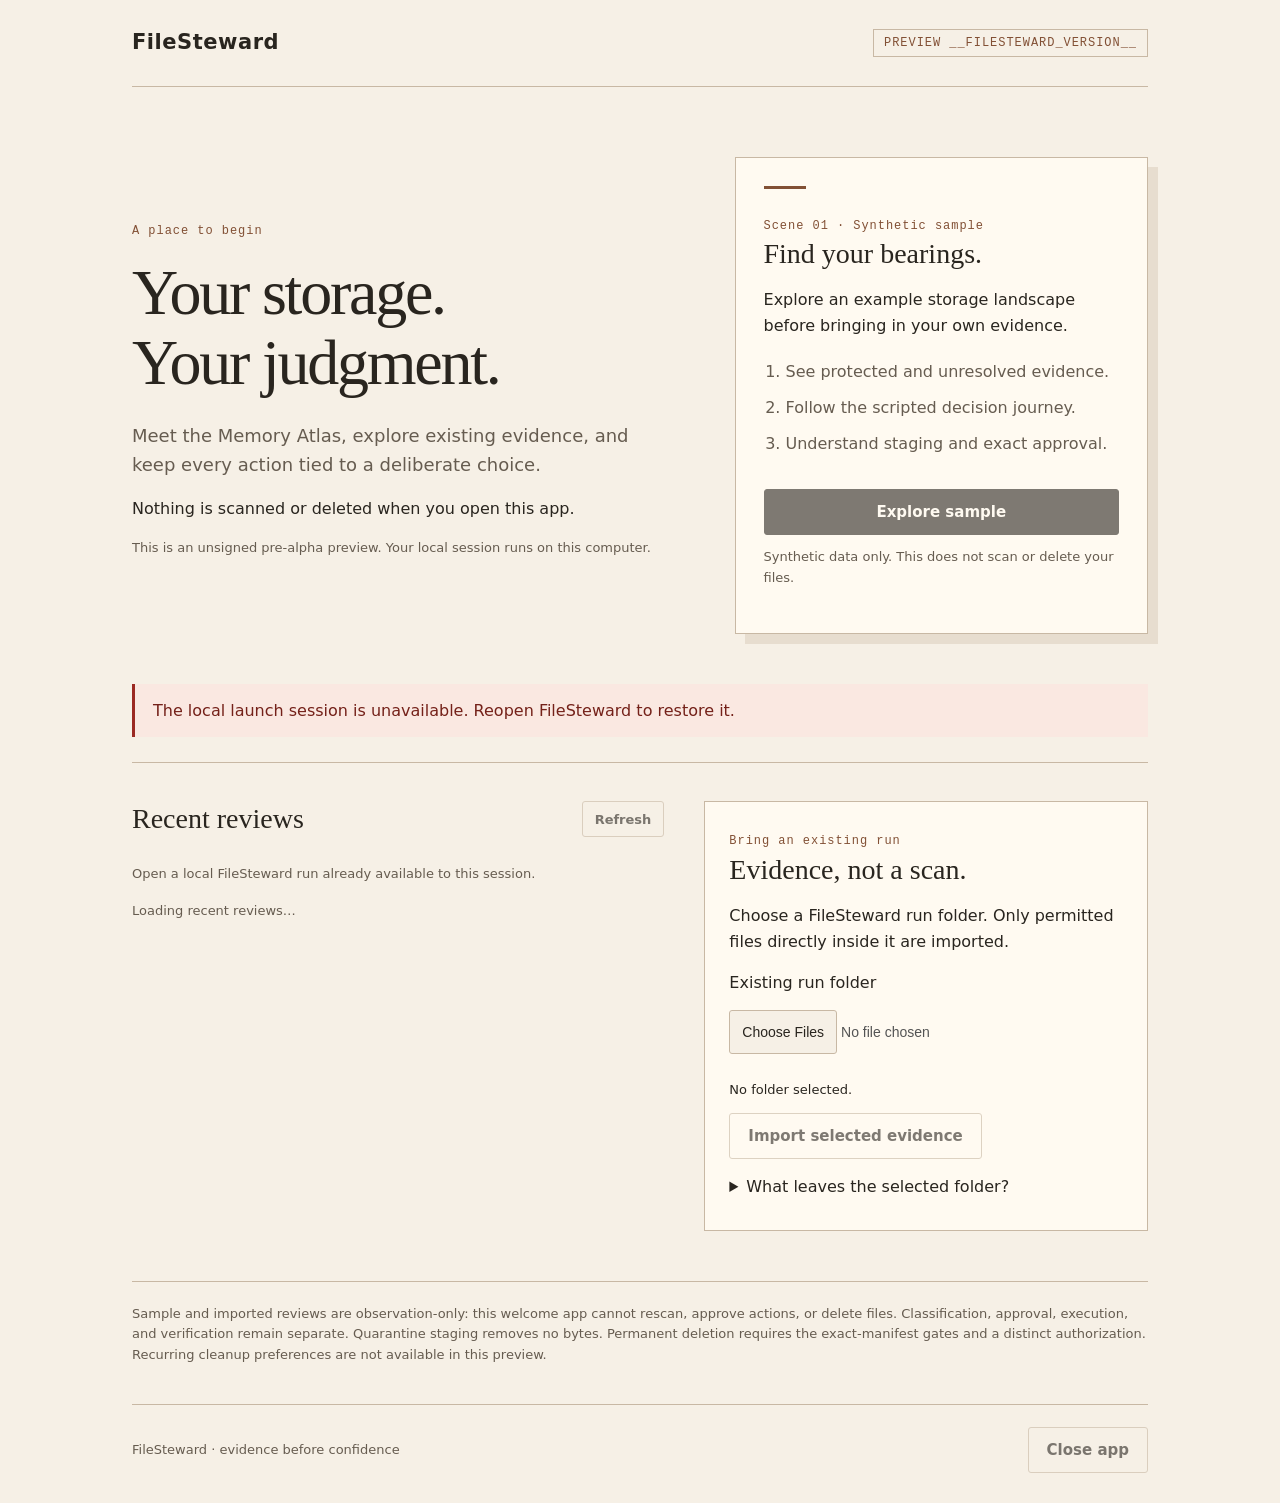
==== src/filesteward/web/launch.html @ b9f5b493 "feat: add accessible Windows welcome and verified bootstrap distribution" ====
<!doctype html>
<html lang="en"><head><meta charset="utf-8"><meta name="viewport" content="width=device-width,initial-scale=1"><title>Welcome — FileSteward</title><style>
:root{color-scheme:light;--paper:#f6f0e6;--ink:#29251f;--muted:#665c50;--copper:#825035;--line:#c8b8a4;--surface:#fffaf1;font-family:Segoe UI,system-ui,sans-serif}*{box-sizing:border-box}body{margin:0;background:var(--paper);color:var(--ink);line-height:1.6}.frame{max-width:1080px;margin:auto;padding:0 32px}header{display:flex;justify-content:space-between;align-items:center;gap:18px;padding:26px 0;border-bottom:1px solid var(--line)}.brand{font-size:21px;font-weight:750;letter-spacing:.025em}.version,.eyebrow{font:12px Consolas,monospace;letter-spacing:.08em;color:var(--copper)}.version{border:1px solid var(--line);padding:6px 10px}.skip{position:absolute;top:-6rem;background:var(--surface);padding:1rem}.skip:focus{top:1rem;z-index:30}button,input,a,summary{touch-action:manipulation}button:focus-visible,input:focus-visible,a:focus-visible,summary:focus-visible{outline:3px solid #244f62;outline-offset:4px}button{cursor:pointer;font:600 15px Segoe UI,system-ui,sans-serif;min-height:46px;padding:10px 18px;border:1px solid var(--line);border-radius:3px;background:transparent;color:var(--ink)}button:hover{background:#eaddcc}button:disabled{cursor:wait;opacity:.6}.primary{background:var(--ink);color:var(--surface);border-color:var(--ink)}.primary:hover{background:var(--copper)}.hero{display:grid;grid-template-columns:1.3fr 1fr;gap:65px;padding:70px 0 50px;align-items:center}h1{font:400 clamp(40px,5.5vw,64px)/1.1 Georgia,serif;letter-spacing:-.035em;margin:16px 0 24px}h2{font:400 28px/1.25 Georgia,serif;margin:0 0 16px}h3{font-size:17px;margin:0 0 10px}p{margin:0 0 16px}.lead{font-size:18px;color:var(--muted)}.note{font-size:13px;color:var(--muted);margin-top:12px}.sample{background:var(--surface);border:1px solid var(--line);padding:28px;box-shadow:10px 10px 0 #e7ddcf}.sample:before{content:"";display:block;border-top:3px solid var(--copper);width:42px;margin-bottom:22px}.sample ol{padding-left:22px;color:var(--muted)}.sample li{padding:5px 0}.sample button{width:100%;margin-top:12px}.lower{display:grid;grid-template-columns:1.2fr 1fr;gap:40px;border-top:1px solid var(--line);padding:38px 0 50px}.section-top{display:flex;justify-content:space-between;align-items:start;gap:18px}.section-top button{padding:6px 12px;font-size:13px;min-height:36px}.runs{list-style:none;margin:10px 0 0;padding:0}.runs li{border-top:1px solid var(--line);padding:15px 0;display:flex;align-items:center;justify-content:space-between;gap:14px}.run-title{font-weight:650;overflow-wrap:anywhere}.run-meta{font-size:12px;color:var(--muted);overflow-wrap:anywhere}.import{border:1px solid var(--line);padding:24px;background:var(--surface)}input[type=file]{width:100%;font-size:14px;margin:14px 0;min-height:44px}input::file-selector-button{min-height:44px;background:var(--paper);border:1px solid var(--line);border-radius:3px;padding:8px 12px;color:var(--ink);cursor:pointer}.file-summary{font-size:13px;overflow-wrap:anywhere;padding:12px 0}.status{min-height:30px;padding:14px 18px;margin:0 0 25px;border-left:3px solid var(--copper);background:#eee3d3}.status[hidden]{display:none}.status[data-error=true]{border-color:#9b2922;background:#fae8e1;color:#742119}.boundary{font-size:13px;color:var(--muted);border-top:1px solid var(--line);padding:22px 0}footer{padding:22px 0 30px;border-top:1px solid var(--line);display:flex;justify-content:space-between;align-items:center;gap:20px;color:var(--muted);font-size:13px}details{margin-top:15px}summary{cursor:pointer;min-height:32px}details p{font-size:13px;color:var(--muted);margin-top:10px}@media(max-width:720px){.frame{padding:0 20px}.hero,.lower{grid-template-columns:1fr;gap:30px}.hero{padding:45px 0}.sample{box-shadow:5px 5px 0 #e7ddcf}header,footer{flex-wrap:wrap}.runs li{align-items:start}.lower{padding-top:30px}h1{font-size:44px}}@media(prefers-reduced-motion:reduce){*{animation:none!important;transition:none!important;scroll-behavior:auto!important}}@media(forced-colors:active){.sample,.import,.status,.version,button{color:CanvasText;background:Canvas;border:1px solid CanvasText;box-shadow:none}.version,.eyebrow,.status[data-error=true]{color:CanvasText}.status[data-error=true]{background:Canvas}}
</style></head><body><a class="skip" href="#main">Skip to content</a><div class="frame"><header><span class="brand">FileSteward</span><span class="version">PREVIEW __FILESTEWARD_VERSION__</span></header>
<main id="main"><section class="hero" aria-labelledby="welcome"><div><span class="eyebrow">A place to begin</span><h1 id="welcome">Your storage.<br>Your judgment.</h1><p class="lead">Meet the Memory Atlas, explore existing evidence, and keep every action tied to a deliberate choice.</p><p>Nothing is scanned or deleted when you open this app.</p><p class="note">This is an unsigned pre-alpha preview. Your local session runs on this computer.</p></div><aside class="sample" aria-labelledby="sample-title"><span class="eyebrow">Scene 01 · Synthetic sample</span><h2 id="sample-title">Find your bearings.</h2><p>Explore an example storage landscape before bringing in your own evidence.</p><ol><li>See protected and unresolved evidence.</li><li>Follow the scripted decision journey.</li><li>Understand staging and exact approval.</li></ol><button type="button" class="primary" id="demo">Explore sample</button><p class="note">Synthetic data only. This does not scan or delete your files.</p></aside></section>
<div class="status" id="status" role="status" aria-live="polite" hidden></div><div id="error" class="status" role="alert" data-error="true" hidden></div>
<section class="lower" aria-label="Open your evidence"><section aria-labelledby="recent-title"><div class="section-top"><h2 id="recent-title">Recent reviews</h2><button type="button" id="refresh">Refresh</button></div><p class="note">Open a local FileSteward run already available to this session.</p><ul class="runs" id="runs"></ul><p id="empty" class="note">Loading recent reviews…</p></section><section class="import" aria-labelledby="import-title"><span class="eyebrow">Bring an existing run</span><h2 id="import-title">Evidence, not a scan.</h2><p>Choose a FileSteward run folder. Only permitted files directly inside it are imported.</p><label for="folder">Existing run folder</label><input id="folder" type="file" webkitdirectory multiple><div id="file-summary" class="file-summary" aria-live="polite">No folder selected.</div><button type="button" id="import" disabled>Import selected evidence</button><details><summary>What leaves the selected folder?</summary><p id="allowed">Loading permitted filenames…</p><p>Nested files and other private material are excluded. Importing a run does not authorize a scan or an action on its source paths.</p></details></section></section>
<p class="boundary">Sample and imported reviews are observation-only: this welcome app cannot rescan, approve actions, or delete files. Classification, approval, execution, and verification remain separate. Quarantine staging removes no bytes. Permanent deletion requires the exact-manifest gates and a distinct authorization. Recurring cleanup preferences are not available in this preview.</p></main><footer><span>FileSteward · evidence before confidence</span><button type="button" id="stop">Close app</button></footer></div>
<script type="application/json" id="launch-runtime">__FILESTEWARD_RUNTIME__</script><script>
(() => {
  'use strict';
  const byId = id => document.getElementById(id);
  let runtime, selected = [], busy = false, stopped = false;
  const notice = message => { byId('status').hidden = !message; byId('status').textContent = message; };
  const showError = message => { byId('error').hidden = !message; byId('error').textContent = message; };
  const controls = () => { document.querySelectorAll('button,input').forEach(el => { el.disabled = busy || stopped || (el.id === 'import' && !selected.length); }); byId('main').setAttribute('aria-busy', String(busy)); };
  try { runtime = JSON.parse(byId('launch-runtime').textContent); } catch (_) { showError('The local launch session is unavailable. Reopen FileSteward to restore it.'); stopped = true; controls(); return; }
  const whitelist = () => Array.isArray(runtime.allowedImportFiles) ? runtime.allowedImportFiles : [];
  const request = async (path, body) => {
    const headers = {'Accept':'application/json'};
    if (runtime.sessionToken) headers[runtime.sessionHeader || 'X-FileSteward-Session'] = runtime.sessionToken;
    const options = {headers, cache:'no-store'};
    if (body !== undefined) { options.method = 'POST'; headers['Content-Type'] = 'application/json'; options.body = JSON.stringify(body); }
    const response = await fetch(path, options);
    const payload = await response.json().catch(() => { throw new Error('The local app returned an unreadable response. Refresh or reopen FileSteward.'); });
    if (!response.ok) throw new Error(payload.error || payload.message || 'The local app refused this request. Review the selected evidence and retry.');
    return payload;
  };
  const navigate = payload => {
    if (!payload || !payload.url) throw new Error('No review address was returned. Refresh recent reviews and retry.');
    const url = new URL(payload.url, location.href);
    if (url.origin !== location.origin || !['http:','https:'].includes(url.protocol)) throw new Error('The review address does not belong to this local session.');
    location.assign(url.href);
  };
  const action = async (message, callback) => {
    if (busy || stopped) return;
    busy = true; showError(''); notice(message); controls();
    try { await callback(); } catch (error) { notice(''); showError(error.message || 'The local connection failed. Reopen FileSteward and retry; success is not confirmed.'); }
    finally { busy = false; controls(); }
  };
  const refresh = async () => {
    const state = await request('/api/v1/launch/state');
    if (Array.isArray(state.allowedImportFiles)) runtime.allowedImportFiles = state.allowedImportFiles;
    byId('allowed').textContent = whitelist().length ? 'Permitted root-level files: ' + whitelist().join(', ') + '.' : 'No import filenames are permitted by this session.';
    byId('runs').replaceChildren();
    const runs = Array.isArray(state.runs) ? state.runs : [];
    byId('empty').hidden = runs.length > 0; byId('empty').textContent = 'No reviews yet. Explore the sample or import an existing run.';
    runs.forEach(run => {
      const li = document.createElement('li'), copy = document.createElement('div'), title = document.createElement('div'), meta = document.createElement('div'), open = document.createElement('button');
      title.className = 'run-title'; title.textContent = run.title || run.run_id || run.id;
      meta.className = 'run-meta'; meta.textContent = (run.is_sample ? 'SYNTHETIC SAMPLE · ' : 'LOCAL EVIDENCE · ') + (run.run_id || run.id);
      open.type = 'button'; open.textContent = 'Open review'; open.setAttribute('aria-label', 'Open ' + title.textContent + (run.is_sample ? ', synthetic sample' : ''));
      open.addEventListener('click', () => action('Opening review…', async () => navigate(await request('/api/v1/launch/open', {run_id:run.id}))));
      copy.append(title,meta); li.append(copy,open); byId('runs').append(li);
    });
    notice('Recent reviews refreshed.');
  };
  byId('demo').addEventListener('click', () => action('Preparing a synthetic sample…', async () => navigate(await request('/api/v1/launch/demo', {}))));
  byId('refresh').addEventListener('click', () => action('Refreshing recent reviews…', refresh));
  byId('folder').addEventListener('change', () => {
    showError(''); const files = Array.from(byId('folder').files || []);
    selected = files.filter(file => {
      const parts = (file.webkitRelativePath || file.name).split('/');
      return parts.length <= 2 && whitelist().includes(file.name);
    });
    const names = selected.map(file => file.name);
    if (new Set(names).size !== names.length) { selected = []; showError('Duplicate root filenames cannot be imported. Choose one FileSteward run folder.'); }
    byId('file-summary').textContent = selected.length ? 'Selected for import: ' + selected.map(file => file.name).join(', ') + '. Excluded ' + (files.length-selected.length) + ' other files.' : 'No permitted root-level evidence files selected. Nothing will be imported.';
    controls();
  });
  const base64 = async file => { const bytes = new Uint8Array(await file.arrayBuffer()); let text = ''; for (let i=0;i<bytes.length;i+=8192) text += String.fromCharCode(...bytes.subarray(i,i+8192)); return btoa(text); };
  byId('import').addEventListener('click', () => action('Importing selected evidence…', async () => {
    const files = await Promise.all(selected.map(async file => ({name:file.name,data:await base64(file)})));
    navigate(await request('/api/v1/launch/import', {files}));
  }));
  byId('stop').addEventListener('click', () => action('Closing the local session…', async () => {
    const result = await request('/api/v1/launch/stop', {});
    if (result.stopped !== true) throw new Error('The app did not confirm shutdown. Retry or close the local process.');
    stopped = true; notice('FileSteward is closed. You can close this tab. Reopen the executable for a new local session.');
  }));
  action('Loading recent reviews…', refresh);
})();
</script></body></html>
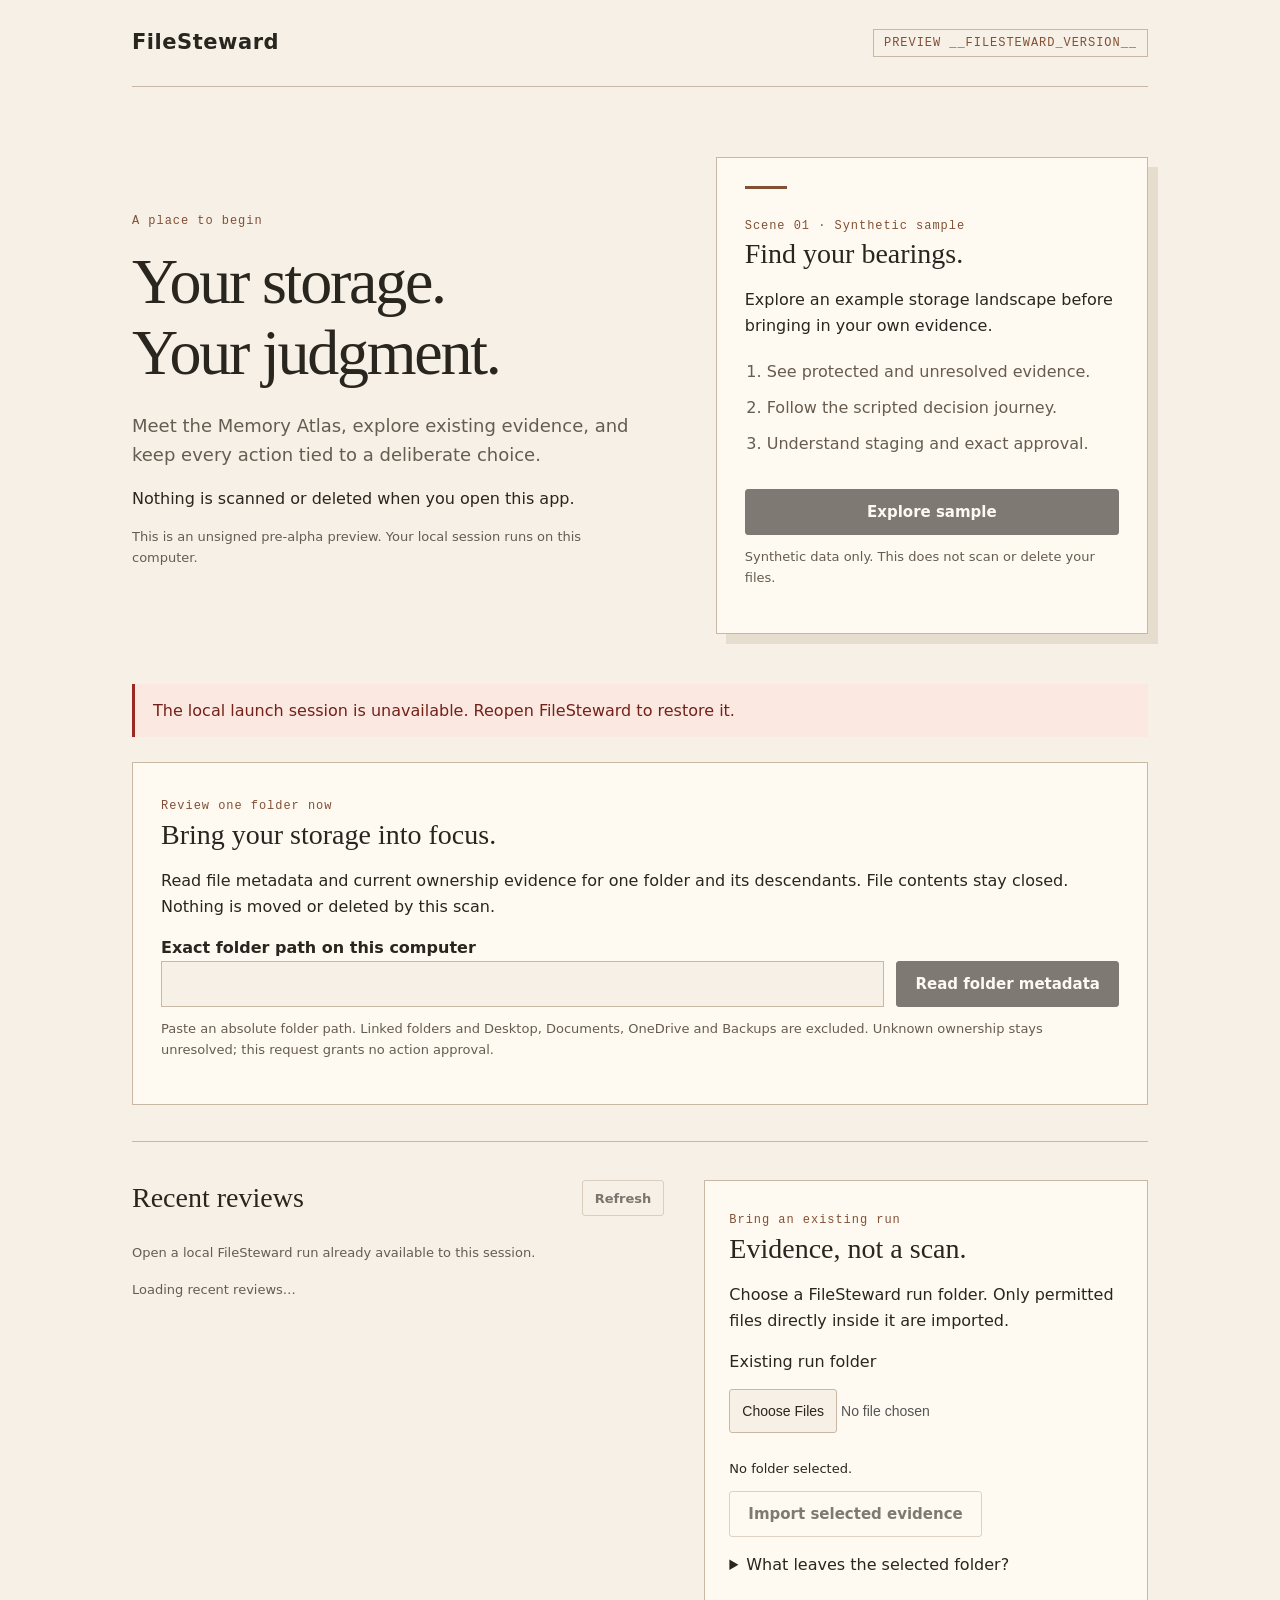
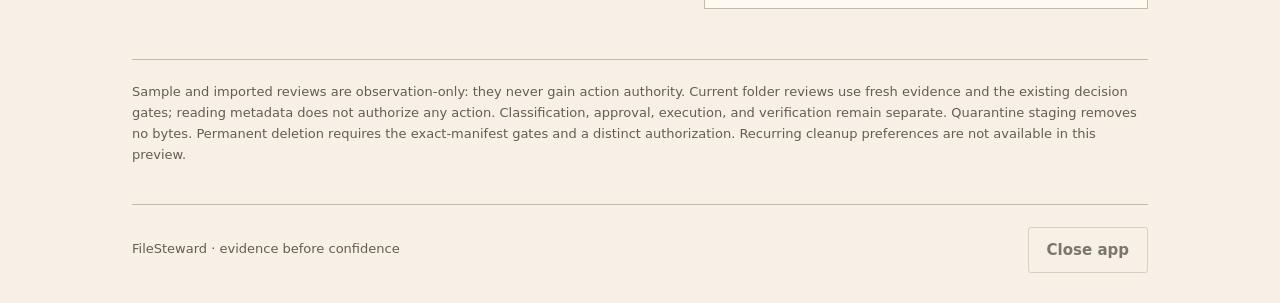
==== commit 25cc6fe9: "feat(launch): admit explicit current folder metadata reviews" ====
--- a/src/filesteward/web/launch.html
+++ b/src/filesteward/web/launch.html
@@ -1,19 +1,20 @@
 <!doctype html>
 <html lang="en"><head><meta charset="utf-8"><meta name="viewport" content="width=device-width,initial-scale=1"><title>Welcome — FileSteward</title><style>
 :root{color-scheme:light;--paper:#f6f0e6;--ink:#29251f;--muted:#665c50;--copper:#825035;--line:#c8b8a4;--surface:#fffaf1;font-family:Segoe UI,system-ui,sans-serif}*{box-sizing:border-box}body{margin:0;background:var(--paper);color:var(--ink);line-height:1.6}.frame{max-width:1080px;margin:auto;padding:0 32px}header{display:flex;justify-content:space-between;align-items:center;gap:18px;padding:26px 0;border-bottom:1px solid var(--line)}.brand{font-size:21px;font-weight:750;letter-spacing:.025em}.version,.eyebrow{font:12px Consolas,monospace;letter-spacing:.08em;color:var(--copper)}.version{border:1px solid var(--line);padding:6px 10px}.skip{position:absolute;top:-6rem;background:var(--surface);padding:1rem}.skip:focus{top:1rem;z-index:30}button,input,a,summary{touch-action:manipulation}button:focus-visible,input:focus-visible,a:focus-visible,summary:focus-visible{outline:3px solid #244f62;outline-offset:4px}button{cursor:pointer;font:600 15px Segoe UI,system-ui,sans-serif;min-height:46px;padding:10px 18px;border:1px solid var(--line);border-radius:3px;background:transparent;color:var(--ink)}button:hover{background:#eaddcc}button:disabled{cursor:wait;opacity:.6}.primary{background:var(--ink);color:var(--surface);border-color:var(--ink)}.primary:hover{background:var(--copper)}.hero{display:grid;grid-template-columns:1.3fr 1fr;gap:65px;padding:70px 0 50px;align-items:center}h1{font:400 clamp(40px,5.5vw,64px)/1.1 Georgia,serif;letter-spacing:-.035em;margin:16px 0 24px}h2{font:400 28px/1.25 Georgia,serif;margin:0 0 16px}h3{font-size:17px;margin:0 0 10px}p{margin:0 0 16px}.lead{font-size:18px;color:var(--muted)}.note{font-size:13px;color:var(--muted);margin-top:12px}.sample{background:var(--surface);border:1px solid var(--line);padding:28px;box-shadow:10px 10px 0 #e7ddcf}.sample:before{content:"";display:block;border-top:3px solid var(--copper);width:42px;margin-bottom:22px}.sample ol{padding-left:22px;color:var(--muted)}.sample li{padding:5px 0}.sample button{width:100%;margin-top:12px}.lower{display:grid;grid-template-columns:1.2fr 1fr;gap:40px;border-top:1px solid var(--line);padding:38px 0 50px}.section-top{display:flex;justify-content:space-between;align-items:start;gap:18px}.section-top button{padding:6px 12px;font-size:13px;min-height:36px}.runs{list-style:none;margin:10px 0 0;padding:0}.runs li{border-top:1px solid var(--line);padding:15px 0;display:flex;align-items:center;justify-content:space-between;gap:14px}.run-title{font-weight:650;overflow-wrap:anywhere}.run-meta{font-size:12px;color:var(--muted);overflow-wrap:anywhere}.import{border:1px solid var(--line);padding:24px;background:var(--surface)}input[type=file]{width:100%;font-size:14px;margin:14px 0;min-height:44px}input::file-selector-button{min-height:44px;background:var(--paper);border:1px solid var(--line);border-radius:3px;padding:8px 12px;color:var(--ink);cursor:pointer}.file-summary{font-size:13px;overflow-wrap:anywhere;padding:12px 0}.status{min-height:30px;padding:14px 18px;margin:0 0 25px;border-left:3px solid var(--copper);background:#eee3d3}.status[hidden]{display:none}.status[data-error=true]{border-color:#9b2922;background:#fae8e1;color:#742119}.boundary{font-size:13px;color:var(--muted);border-top:1px solid var(--line);padding:22px 0}footer{padding:22px 0 30px;border-top:1px solid var(--line);display:flex;justify-content:space-between;align-items:center;gap:20px;color:var(--muted);font-size:13px}details{margin-top:15px}summary{cursor:pointer;min-height:32px}details p{font-size:13px;color:var(--muted);margin-top:10px}@media(max-width:720px){.frame{padding:0 20px}.hero,.lower{grid-template-columns:1fr;gap:30px}.hero{padding:45px 0}.sample{box-shadow:5px 5px 0 #e7ddcf}header,footer{flex-wrap:wrap}.runs li{align-items:start}.lower{padding-top:30px}h1{font-size:44px}}@media(prefers-reduced-motion:reduce){*{animation:none!important;transition:none!important;scroll-behavior:auto!important}}@media(forced-colors:active){.sample,.import,.status,.version,button{color:CanvasText;background:Canvas;border:1px solid CanvasText;box-shadow:none}.version,.eyebrow,.status[data-error=true]{color:CanvasText}.status[data-error=true]{background:Canvas}}
-</style></head><body><a class="skip" href="#main">Skip to content</a><div class="frame"><header><span class="brand">FileSteward</span><span class="version">PREVIEW __FILESTEWARD_VERSION__</span></header>
+.current{padding:28px;border:1px solid var(--line);background:var(--surface);margin-bottom:36px}.current form{display:flex;flex-wrap:wrap;gap:12px;align-items:end}.current .field{flex:1 1 300px;min-width:0}.current label{display:block;font-weight:650}.current input{width:100%;min-height:46px;font:16px Segoe UI,system-ui,sans-serif;padding:10px;border:1px solid var(--line);background:var(--paper);color:var(--ink)}.current .note,.current-output{overflow-wrap:anywhere}.current-output{margin-top:18px}.current-output:empty{display:none}.hero,.lower{grid-template-columns:minmax(0,1.2fr) minmax(0,1fr)}@media(max-width:720px){.hero,.lower{grid-template-columns:minmax(0,1fr)}.current{padding:20px}.current form>button{width:100%}}@media(forced-colors:active){.current,.current input{background:Canvas;color:CanvasText;border-color:CanvasText}}</style></head><body><a class="skip" href="#main">Skip to content</a><div class="frame"><header><span class="brand">FileSteward</span><span class="version">PREVIEW __FILESTEWARD_VERSION__</span></header>
 <main id="main"><section class="hero" aria-labelledby="welcome"><div><span class="eyebrow">A place to begin</span><h1 id="welcome">Your storage.<br>Your judgment.</h1><p class="lead">Meet the Memory Atlas, explore existing evidence, and keep every action tied to a deliberate choice.</p><p>Nothing is scanned or deleted when you open this app.</p><p class="note">This is an unsigned pre-alpha preview. Your local session runs on this computer.</p></div><aside class="sample" aria-labelledby="sample-title"><span class="eyebrow">Scene 01 · Synthetic sample</span><h2 id="sample-title">Find your bearings.</h2><p>Explore an example storage landscape before bringing in your own evidence.</p><ol><li>See protected and unresolved evidence.</li><li>Follow the scripted decision journey.</li><li>Understand staging and exact approval.</li></ol><button type="button" class="primary" id="demo">Explore sample</button><p class="note">Synthetic data only. This does not scan or delete your files.</p></aside></section>
 <div class="status" id="status" role="status" aria-live="polite" hidden></div><div id="error" class="status" role="alert" data-error="true" hidden></div>
+<section class="current" aria-labelledby="current-title"><span class="eyebrow">Review one folder now</span><h2 id="current-title">Bring your storage into focus.</h2><p>Read file metadata and current ownership evidence for one folder and its descendants. File contents stay closed. Nothing is moved or deleted by this scan.</p><form id="current-form"><div class="field"><label for="scan-root">Exact folder path on this computer</label><input id="scan-root" name="scan_root" type="text" autocomplete="off" spellcheck="false" required aria-describedby="scan-help scan-result"></div><button type="submit" class="primary" id="scan">Read folder metadata</button></form><p class="note" id="scan-help">Paste an absolute folder path. Linked folders and Desktop, Documents, OneDrive and Backups are excluded. Unknown ownership stays unresolved; this request grants no action approval.</p><div class="current-output" id="scan-result" role="status" aria-live="polite"></div><button type="button" id="open-current" hidden>Open current review</button></section>
 <section class="lower" aria-label="Open your evidence"><section aria-labelledby="recent-title"><div class="section-top"><h2 id="recent-title">Recent reviews</h2><button type="button" id="refresh">Refresh</button></div><p class="note">Open a local FileSteward run already available to this session.</p><ul class="runs" id="runs"></ul><p id="empty" class="note">Loading recent reviews…</p></section><section class="import" aria-labelledby="import-title"><span class="eyebrow">Bring an existing run</span><h2 id="import-title">Evidence, not a scan.</h2><p>Choose a FileSteward run folder. Only permitted files directly inside it are imported.</p><label for="folder">Existing run folder</label><input id="folder" type="file" webkitdirectory multiple><div id="file-summary" class="file-summary" aria-live="polite">No folder selected.</div><button type="button" id="import" disabled>Import selected evidence</button><details><summary>What leaves the selected folder?</summary><p id="allowed">Loading permitted filenames…</p><p>Nested files and other private material are excluded. Importing a run does not authorize a scan or an action on its source paths.</p></details></section></section>
-<p class="boundary">Sample and imported reviews are observation-only: this welcome app cannot rescan, approve actions, or delete files. Classification, approval, execution, and verification remain separate. Quarantine staging removes no bytes. Permanent deletion requires the exact-manifest gates and a distinct authorization. Recurring cleanup preferences are not available in this preview.</p></main><footer><span>FileSteward · evidence before confidence</span><button type="button" id="stop">Close app</button></footer></div>
+<p class="boundary">Sample and imported reviews are observation-only: they never gain action authority. Current folder reviews use fresh evidence and the existing decision gates; reading metadata does not authorize any action. Classification, approval, execution, and verification remain separate. Quarantine staging removes no bytes. Permanent deletion requires the exact-manifest gates and a distinct authorization. Recurring cleanup preferences are not available in this preview.</p></main><footer><span>FileSteward · evidence before confidence</span><button type="button" id="stop">Close app</button></footer></div>
 <script type="application/json" id="launch-runtime">__FILESTEWARD_RUNTIME__</script><script>
 (() => {
   'use strict';
   const byId = id => document.getElementById(id);
-  let runtime, selected = [], busy = false, stopped = false;
+  let runtime, selected = [], busy = false, stopped = false, currentResult = null;
   const notice = message => { byId('status').hidden = !message; byId('status').textContent = message; };
   const showError = message => { byId('error').hidden = !message; byId('error').textContent = message; };
-  const controls = () => { document.querySelectorAll('button,input').forEach(el => { el.disabled = busy || stopped || (el.id === 'import' && !selected.length); }); byId('main').setAttribute('aria-busy', String(busy)); };
+  const controls = () => { document.querySelectorAll('button,input').forEach(el => { el.disabled = busy || stopped || (el.id === 'import' && !selected.length) || (el.id === 'open-current' && !currentResult); }); byId('main').setAttribute('aria-busy', String(busy)); };
   try { runtime = JSON.parse(byId('launch-runtime').textContent); } catch (_) { showError('The local launch session is unavailable. Reopen FileSteward to restore it.'); stopped = true; controls(); return; }
   const whitelist = () => Array.isArray(runtime.allowedImportFiles) ? runtime.allowedImportFiles : [];
   const request = async (path, body) => {
@@ -48,13 +49,55 @@
     runs.forEach(run => {
       const li = document.createElement('li'), copy = document.createElement('div'), title = document.createElement('div'), meta = document.createElement('div'), open = document.createElement('button');
       title.className = 'run-title'; title.textContent = run.title || run.run_id || run.id;
-      meta.className = 'run-meta'; meta.textContent = (run.is_sample ? 'SYNTHETIC SAMPLE · ' : 'LOCAL EVIDENCE · ') + (run.run_id || run.id);
+      meta.className = 'run-meta'; meta.textContent = (run.is_sample ? 'SYNTHETIC SAMPLE · ' : (run.is_current ? 'CURRENT FOLDER REVIEW - ' : 'CAPTURED EVIDENCE - ')) + (run.run_id || run.id);
       open.type = 'button'; open.textContent = 'Open review'; open.setAttribute('aria-label', 'Open ' + title.textContent + (run.is_sample ? ', synthetic sample' : ''));
       open.addEventListener('click', () => action('Opening review…', async () => navigate(await request('/api/v1/launch/open', {run_id:run.id}))));
       copy.append(title,meta); li.append(copy,open); byId('runs').append(li);
     });
     notice('Recent reviews refreshed.');
   };
+  byId('current-form').addEventListener('submit', event => {
+    event.preventDefault();
+    action('Reading folder metadata and current ownership evidence...', async () => {
+      currentResult = null; byId('open-current').hidden = true;
+      byId('scan-root').removeAttribute('aria-invalid');
+      byId('scan-result').textContent = 'Reading metadata... This may take time for a large folder. No file contents are opened.';
+      try {
+        const started = await request('/api/v1/launch/current-scan', {scan_root:byId('scan-root').value});
+        let result;
+        do {
+          await new Promise(resolve => setTimeout(resolve, 350));
+          result = await request('/api/v1/launch/current-scan');
+          if (result.job_id !== started.job_id) throw new Error('The folder review changed. Refresh and review its current result.');
+        } while (result.state === 'READING');
+        if (result.state === 'ERROR') throw new Error(result.message);
+        if (!['READY','PARTIAL','EMPTY'].includes(result.state)) throw new Error('The folder review returned an unknown result. Retry before continuing.');
+        currentResult = result;
+        byId('scan-result').replaceChildren();
+        const summary = document.createElement('p');
+        summary.textContent = result.message + ' Entries read: ' + result.item_count + '. Metadata: ' + (result.metadata_complete ? 'complete' : 'partial') + '. Ownership: ' + (result.ownership_complete ? 'complete current coverage' : 'incomplete; action eligibility remains blocked where proof is missing') + '.';
+        byId('scan-result').append(summary);
+        const gaps = document.createElement('ul');
+        (result.coverage || []).forEach(record => {
+          const row = document.createElement('li');
+          row.textContent = record.domain + ': ' + (record.complete ? 'checked' : 'incomplete') + ' (' + record.provenance + '). ' + (record.gaps || []).join('; ');
+          gaps.append(row);
+        });
+        byId('scan-result').append(gaps);
+        byId('open-current').hidden = false;
+        notice(result.state === 'PARTIAL' ? 'Partial metadata review saved. Inspect its gaps before any decision.' : 'Folder metadata review saved.');
+      } catch (error) {
+        byId('scan-result').textContent = 'Review not completed. Check the folder path and retry; no action was applied.';
+        byId('scan-root').setAttribute('aria-invalid','true');
+        byId('scan-root').disabled = false; byId('scan-root').focus();
+        throw error;
+      }
+    });
+  });
+  byId('open-current').addEventListener('click', () => action('Opening current folder review...', async () => {
+    if (!currentResult) throw new Error('Read folder metadata before opening a current review.');
+    navigate(await request('/api/v1/launch/open', {run_id:currentResult.run_id}));
+  }));
   byId('demo').addEventListener('click', () => action('Preparing a synthetic sample…', async () => navigate(await request('/api/v1/launch/demo', {}))));
   byId('refresh').addEventListener('click', () => action('Refreshing recent reviews…', refresh));
   byId('folder').addEventListener('change', () => {
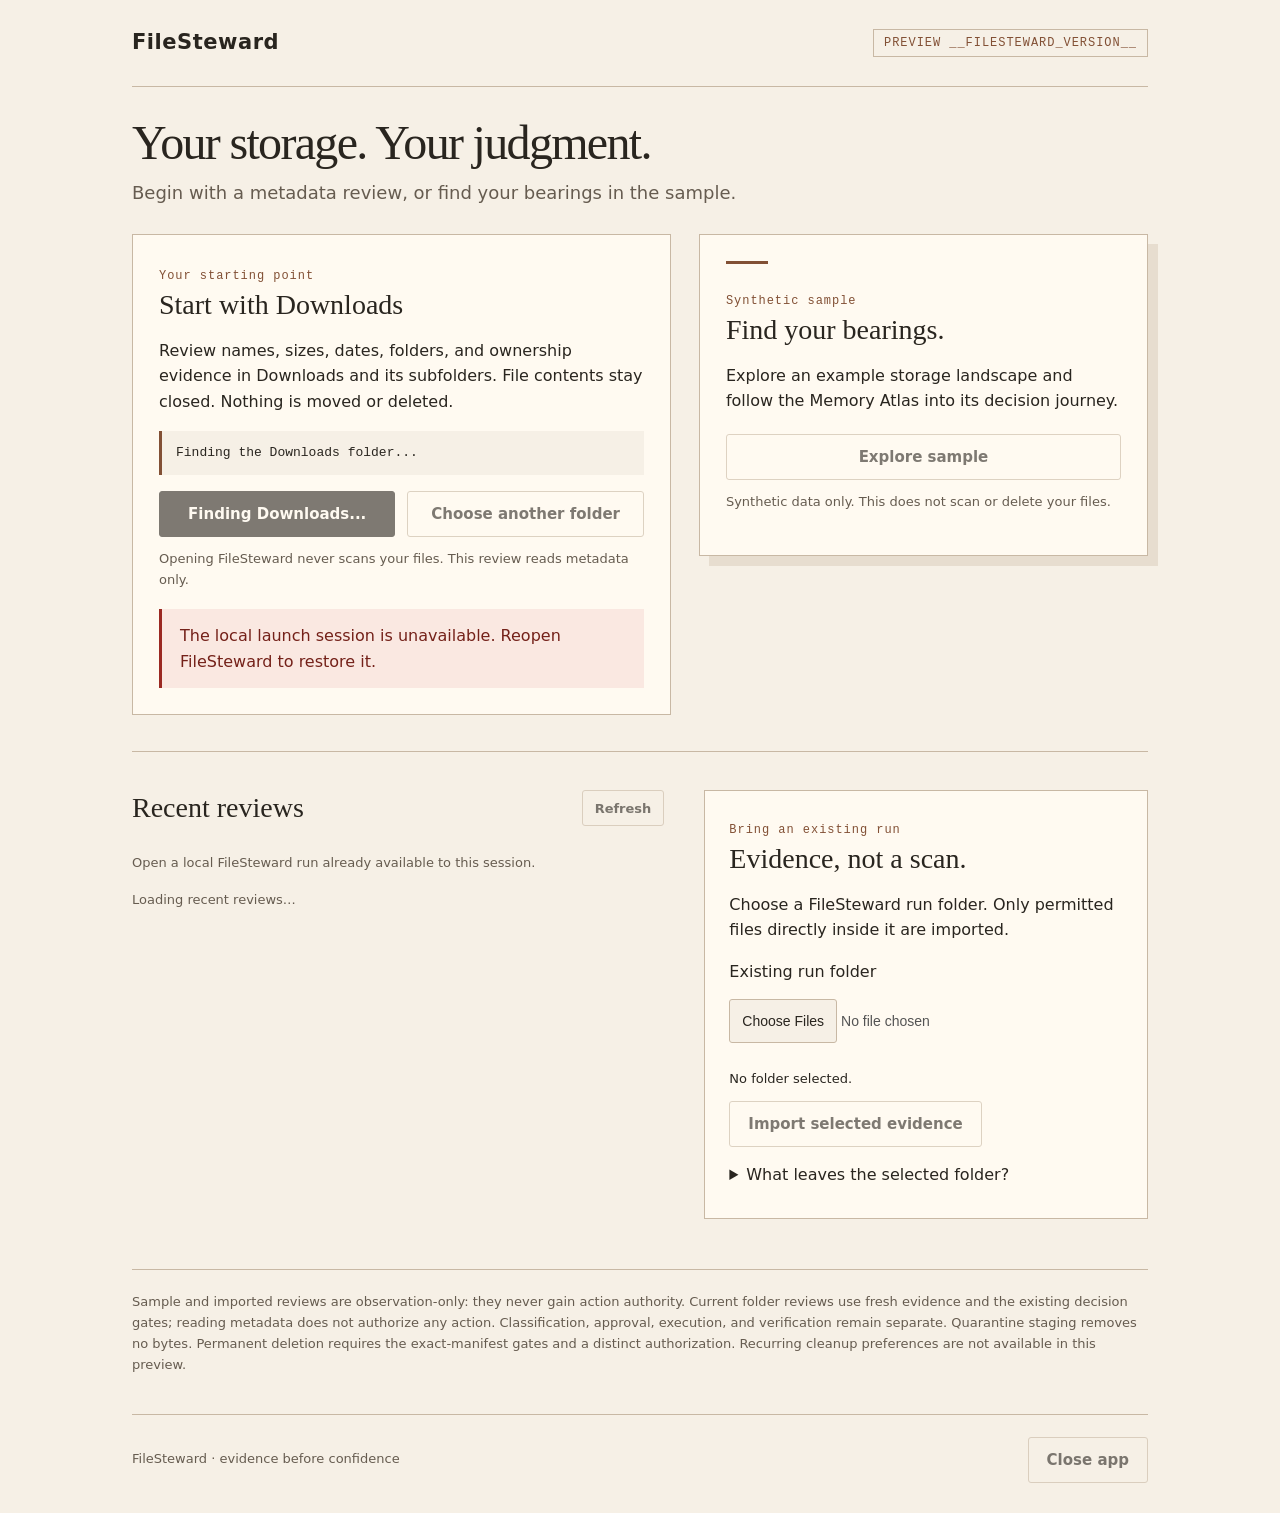
==== commit 0316c9bb: "feat(welcome): start Downloads review with one explicit activation" ====
--- a/src/filesteward/web/launch.html
+++ b/src/filesteward/web/launch.html
@@ -1,20 +1,29 @@
 <!doctype html>
 <html lang="en"><head><meta charset="utf-8"><meta name="viewport" content="width=device-width,initial-scale=1"><title>Welcome — FileSteward</title><style>
-:root{color-scheme:light;--paper:#f6f0e6;--ink:#29251f;--muted:#665c50;--copper:#825035;--line:#c8b8a4;--surface:#fffaf1;font-family:Segoe UI,system-ui,sans-serif}*{box-sizing:border-box}body{margin:0;background:var(--paper);color:var(--ink);line-height:1.6}.frame{max-width:1080px;margin:auto;padding:0 32px}header{display:flex;justify-content:space-between;align-items:center;gap:18px;padding:26px 0;border-bottom:1px solid var(--line)}.brand{font-size:21px;font-weight:750;letter-spacing:.025em}.version,.eyebrow{font:12px Consolas,monospace;letter-spacing:.08em;color:var(--copper)}.version{border:1px solid var(--line);padding:6px 10px}.skip{position:absolute;top:-6rem;background:var(--surface);padding:1rem}.skip:focus{top:1rem;z-index:30}button,input,a,summary{touch-action:manipulation}button:focus-visible,input:focus-visible,a:focus-visible,summary:focus-visible{outline:3px solid #244f62;outline-offset:4px}button{cursor:pointer;font:600 15px Segoe UI,system-ui,sans-serif;min-height:46px;padding:10px 18px;border:1px solid var(--line);border-radius:3px;background:transparent;color:var(--ink)}button:hover{background:#eaddcc}button:disabled{cursor:wait;opacity:.6}.primary{background:var(--ink);color:var(--surface);border-color:var(--ink)}.primary:hover{background:var(--copper)}.hero{display:grid;grid-template-columns:1.3fr 1fr;gap:65px;padding:70px 0 50px;align-items:center}h1{font:400 clamp(40px,5.5vw,64px)/1.1 Georgia,serif;letter-spacing:-.035em;margin:16px 0 24px}h2{font:400 28px/1.25 Georgia,serif;margin:0 0 16px}h3{font-size:17px;margin:0 0 10px}p{margin:0 0 16px}.lead{font-size:18px;color:var(--muted)}.note{font-size:13px;color:var(--muted);margin-top:12px}.sample{background:var(--surface);border:1px solid var(--line);padding:28px;box-shadow:10px 10px 0 #e7ddcf}.sample:before{content:"";display:block;border-top:3px solid var(--copper);width:42px;margin-bottom:22px}.sample ol{padding-left:22px;color:var(--muted)}.sample li{padding:5px 0}.sample button{width:100%;margin-top:12px}.lower{display:grid;grid-template-columns:1.2fr 1fr;gap:40px;border-top:1px solid var(--line);padding:38px 0 50px}.section-top{display:flex;justify-content:space-between;align-items:start;gap:18px}.section-top button{padding:6px 12px;font-size:13px;min-height:36px}.runs{list-style:none;margin:10px 0 0;padding:0}.runs li{border-top:1px solid var(--line);padding:15px 0;display:flex;align-items:center;justify-content:space-between;gap:14px}.run-title{font-weight:650;overflow-wrap:anywhere}.run-meta{font-size:12px;color:var(--muted);overflow-wrap:anywhere}.import{border:1px solid var(--line);padding:24px;background:var(--surface)}input[type=file]{width:100%;font-size:14px;margin:14px 0;min-height:44px}input::file-selector-button{min-height:44px;background:var(--paper);border:1px solid var(--line);border-radius:3px;padding:8px 12px;color:var(--ink);cursor:pointer}.file-summary{font-size:13px;overflow-wrap:anywhere;padding:12px 0}.status{min-height:30px;padding:14px 18px;margin:0 0 25px;border-left:3px solid var(--copper);background:#eee3d3}.status[hidden]{display:none}.status[data-error=true]{border-color:#9b2922;background:#fae8e1;color:#742119}.boundary{font-size:13px;color:var(--muted);border-top:1px solid var(--line);padding:22px 0}footer{padding:22px 0 30px;border-top:1px solid var(--line);display:flex;justify-content:space-between;align-items:center;gap:20px;color:var(--muted);font-size:13px}details{margin-top:15px}summary{cursor:pointer;min-height:32px}details p{font-size:13px;color:var(--muted);margin-top:10px}@media(max-width:720px){.frame{padding:0 20px}.hero,.lower{grid-template-columns:1fr;gap:30px}.hero{padding:45px 0}.sample{box-shadow:5px 5px 0 #e7ddcf}header,footer{flex-wrap:wrap}.runs li{align-items:start}.lower{padding-top:30px}h1{font-size:44px}}@media(prefers-reduced-motion:reduce){*{animation:none!important;transition:none!important;scroll-behavior:auto!important}}@media(forced-colors:active){.sample,.import,.status,.version,button{color:CanvasText;background:Canvas;border:1px solid CanvasText;box-shadow:none}.version,.eyebrow,.status[data-error=true]{color:CanvasText}.status[data-error=true]{background:Canvas}}
-.current{padding:28px;border:1px solid var(--line);background:var(--surface);margin-bottom:36px}.current form{display:flex;flex-wrap:wrap;gap:12px;align-items:end}.current .field{flex:1 1 300px;min-width:0}.current label{display:block;font-weight:650}.current input{width:100%;min-height:46px;font:16px Segoe UI,system-ui,sans-serif;padding:10px;border:1px solid var(--line);background:var(--paper);color:var(--ink)}.current .note,.current-output{overflow-wrap:anywhere}.current-output{margin-top:18px}.current-output:empty{display:none}.hero,.lower{grid-template-columns:minmax(0,1.2fr) minmax(0,1fr)}@media(max-width:720px){.hero,.lower{grid-template-columns:minmax(0,1fr)}.current{padding:20px}.current form>button{width:100%}}@media(forced-colors:active){.current,.current input{background:Canvas;color:CanvasText;border-color:CanvasText}}</style></head><body><a class="skip" href="#main">Skip to content</a><div class="frame"><header><span class="brand">FileSteward</span><span class="version">PREVIEW __FILESTEWARD_VERSION__</span></header>
-<main id="main"><section class="hero" aria-labelledby="welcome"><div><span class="eyebrow">A place to begin</span><h1 id="welcome">Your storage.<br>Your judgment.</h1><p class="lead">Meet the Memory Atlas, explore existing evidence, and keep every action tied to a deliberate choice.</p><p>Nothing is scanned or deleted when you open this app.</p><p class="note">This is an unsigned pre-alpha preview. Your local session runs on this computer.</p></div><aside class="sample" aria-labelledby="sample-title"><span class="eyebrow">Scene 01 · Synthetic sample</span><h2 id="sample-title">Find your bearings.</h2><p>Explore an example storage landscape before bringing in your own evidence.</p><ol><li>See protected and unresolved evidence.</li><li>Follow the scripted decision journey.</li><li>Understand staging and exact approval.</li></ol><button type="button" class="primary" id="demo">Explore sample</button><p class="note">Synthetic data only. This does not scan or delete your files.</p></aside></section>
-<div class="status" id="status" role="status" aria-live="polite" hidden></div><div id="error" class="status" role="alert" data-error="true" hidden></div>
-<section class="current" aria-labelledby="current-title"><span class="eyebrow">Review one folder now</span><h2 id="current-title">Bring your storage into focus.</h2><p>Read file metadata and current ownership evidence for one folder and its descendants. File contents stay closed. Nothing is moved or deleted by this scan.</p><form id="current-form"><div class="field"><label for="scan-root">Exact folder path on this computer</label><input id="scan-root" name="scan_root" type="text" autocomplete="off" spellcheck="false" required aria-describedby="scan-help scan-result"></div><button type="submit" class="primary" id="scan">Read folder metadata</button></form><p class="note" id="scan-help">Paste an absolute folder path. Linked folders and Desktop, Documents, OneDrive and Backups are excluded. Unknown ownership stays unresolved; this request grants no action approval.</p><div class="current-output" id="scan-result" role="status" aria-live="polite"></div><button type="button" id="open-current" hidden>Open current review</button></section>
+:root{color-scheme:light;--paper:#f6f0e6;--ink:#29251f;--muted:#665c50;--copper:#825035;--line:#c8b8a4;--surface:#fffaf1;font-family:Segoe UI,system-ui,sans-serif}*{box-sizing:border-box}body{margin:0;background:var(--paper);color:var(--ink);line-height:1.6}.frame{max-width:1080px;margin:auto;padding:0 32px}header{display:flex;justify-content:space-between;align-items:center;gap:18px;padding:26px 0;border-bottom:1px solid var(--line)}.brand{font-size:21px;font-weight:750;letter-spacing:.025em}.version,.eyebrow{font:12px Consolas,monospace;letter-spacing:.08em;color:var(--copper)}.version{border:1px solid var(--line);padding:6px 10px}.skip{position:absolute;top:-6rem;background:var(--surface);padding:1rem}.skip:focus{top:1rem;z-index:30}button,input,a,summary{touch-action:manipulation}button:focus-visible,input:focus-visible,a:focus-visible,summary:focus-visible,.current-output:focus-visible{outline:3px solid #244f62;outline-offset:4px}button{cursor:pointer;font:600 15px Segoe UI,system-ui,sans-serif;min-height:46px;padding:10px 18px;border:1px solid var(--line);border-radius:3px;background:transparent;color:var(--ink)}button:hover{background:#eaddcc}button:disabled{cursor:wait;opacity:.6}.primary{background:var(--ink);color:var(--surface);border-color:var(--ink)}.primary:hover{background:var(--copper)}.hero{display:grid;grid-template-columns:1.3fr 1fr;gap:65px;padding:70px 0 50px;align-items:center}h1{font:400 clamp(40px,5.5vw,64px)/1.1 Georgia,serif;letter-spacing:-.035em;margin:16px 0 24px}h2{font:400 28px/1.25 Georgia,serif;margin:0 0 16px}h3{font-size:17px;margin:0 0 10px}p{margin:0 0 16px}.lead{font-size:18px;color:var(--muted)}.note{font-size:13px;color:var(--muted);margin-top:12px}.sample{background:var(--surface);border:1px solid var(--line);padding:28px;box-shadow:10px 10px 0 #e7ddcf}.sample:before{content:"";display:block;border-top:3px solid var(--copper);width:42px;margin-bottom:22px}.sample ol{padding-left:22px;color:var(--muted)}.sample li{padding:5px 0}.sample button{width:100%;margin-top:12px}.lower{display:grid;grid-template-columns:1.2fr 1fr;gap:40px;border-top:1px solid var(--line);padding:38px 0 50px}.section-top{display:flex;justify-content:space-between;align-items:start;gap:18px}.section-top button{padding:6px 12px;font-size:13px;min-height:36px}.runs{list-style:none;margin:10px 0 0;padding:0}.runs li{border-top:1px solid var(--line);padding:15px 0;display:flex;align-items:center;justify-content:space-between;gap:14px}.run-title{font-weight:650;overflow-wrap:anywhere}.run-meta{font-size:12px;color:var(--muted);overflow-wrap:anywhere}.import{border:1px solid var(--line);padding:24px;background:var(--surface)}input[type=file]{width:100%;font-size:14px;margin:14px 0;min-height:44px}input::file-selector-button{min-height:44px;background:var(--paper);border:1px solid var(--line);border-radius:3px;padding:8px 12px;color:var(--ink);cursor:pointer}.file-summary{font-size:13px;overflow-wrap:anywhere;padding:12px 0}.status{min-height:30px;padding:14px 18px;margin:0 0 25px;border-left:3px solid var(--copper);background:#eee3d3}.status[hidden]{display:none}.status[data-error=true]{border-color:#9b2922;background:#fae8e1;color:#742119}.boundary{font-size:13px;color:var(--muted);border-top:1px solid var(--line);padding:22px 0}footer{padding:22px 0 30px;border-top:1px solid var(--line);display:flex;justify-content:space-between;align-items:center;gap:20px;color:var(--muted);font-size:13px}details{margin-top:15px}summary{cursor:pointer;min-height:32px}details p{font-size:13px;color:var(--muted);margin-top:10px}@media(max-width:720px){.frame{padding:0 20px}.hero,.lower{grid-template-columns:1fr;gap:30px}.hero{padding:45px 0}.sample{box-shadow:5px 5px 0 #e7ddcf}header,footer{flex-wrap:wrap}.runs li{align-items:start}.lower{padding-top:30px}h1{font-size:44px}}@media(prefers-reduced-motion:reduce){*{animation:none!important;transition:none!important;scroll-behavior:auto!important}}@media(forced-colors:active){.sample,.import,.status,.version,button{color:CanvasText;background:Canvas;border:1px solid CanvasText;box-shadow:none}.version,.eyebrow,.status[data-error=true]{color:CanvasText}.status[data-error=true]{background:Canvas}}
+.current{padding:28px;border:1px solid var(--line);background:var(--surface);margin-bottom:36px}.current form{display:flex;flex-wrap:wrap;gap:12px;align-items:end}.current .field{flex:1 1 300px;min-width:0}.current label{display:block;font-weight:650}.current input{width:100%;min-height:46px;font:16px Segoe UI,system-ui,sans-serif;padding:10px;border:1px solid var(--line);background:var(--paper);color:var(--ink)}.current .note,.current-output{overflow-wrap:anywhere}.current-output{margin-top:18px}.current-output:empty{display:none}.hero,.lower{grid-template-columns:minmax(0,1.2fr) minmax(0,1fr)}@media(max-width:720px){.hero,.lower{grid-template-columns:minmax(0,1fr)}.current{padding:20px}.current form>button{width:100%}}@media(forced-colors:active){.current,.current input{background:Canvas;color:CanvasText;border-color:CanvasText}}#ownership-checks{overflow-wrap:anywhere}#ownership-gaps{padding-inline-start:22px;font-size:13px;color:var(--muted)}.welcome-intro{padding:30px 0 0}.welcome-intro h1{font-size:clamp(34px,4.5vw,48px);margin:0 0 10px}.welcome-intro .lead{margin:0}.hero{padding:26px 0 36px;gap:28px;align-items:start}.current{margin:0;padding:26px}.sample{padding:26px}.sample button{margin-top:4px}.scope-caption{overflow-wrap:anywhere;font:13px/1.6 Consolas,monospace;padding:12px 14px;background:var(--paper);border-inline-start:3px solid var(--copper)}.start-actions{display:flex;flex-wrap:wrap;gap:12px}.start-actions button{flex:1 1 180px}.current-output{font-size:14px}.current-output:focus-visible,#error:focus-visible{outline:3px solid #244f62;outline-offset:4px}#chosen-scope{margin-top:22px;padding-top:20px;border-top:1px solid var(--line)}#chosen-scope[hidden]{display:none}#error{margin:18px 0 0;overflow-wrap:anywhere}button:disabled{cursor:default}.current .note{margin-bottom:0}@media(max-width:720px){.welcome-intro{padding-top:24px}.hero{padding-top:20px;gap:20px}.current,.sample{padding:20px}.sample:before{margin-bottom:16px}.sample h2{font-size:25px}.sample .note{margin-bottom:0}.hero .start-actions button{flex-basis:100%}}@media(forced-colors:active){.scope-caption{background:Canvas;color:CanvasText;border-color:CanvasText}#error:focus-visible,.current-output:focus-visible{outline-color:Highlight}}
+@media(max-width:720px){header{padding:18px 0}.welcome-intro{padding-top:18px}.welcome-intro h1{font-size:30px}.welcome-intro .lead{font-size:15px;line-height:1.5}.current,.sample{padding:16px}.hero{gap:16px;padding-top:18px}.hero h2{font-size:26px}.current>p:not(.note):not(.scope-caption),.sample>p:not(.note){font-size:15px;line-height:1.5}.scope-caption{padding:10px 12px}}</style></head><body><a class="skip" href="#main">Skip to content</a><div class="frame"><header><span class="brand">FileSteward</span><span class="version">PREVIEW __FILESTEWARD_VERSION__</span></header>
+<main id="main"><section class="welcome-intro" aria-labelledby="welcome"><h1 id="welcome">Your storage. Your judgment.</h1><p class="lead">Begin with a metadata review, or find your bearings in the sample.</p></section>
+<section class="hero" aria-label="Choose where to begin"><section class="current" id="current-card" aria-labelledby="current-title"><span class="eyebrow">Your starting point</span><h2 id="current-title">Start with Downloads</h2><p>Review names, sizes, dates, folders, and ownership evidence in Downloads and its subfolders. File contents stay closed. Nothing is moved or deleted.</p><p class="scope-caption" id="recommended-path">Finding the Downloads folder...</p><div class="start-actions"><button type="button" class="primary" id="review-downloads" disabled>Finding Downloads...</button><button type="button" id="choose-folder">Choose another folder</button></div><p class="note" id="recommended-state" role="status" aria-live="polite">Opening FileSteward never scans your files. This review reads metadata only.</p><button type="button" id="refresh-scope" hidden>Check Downloads again</button><section id="chosen-scope" aria-labelledby="chosen-title" hidden><h3 id="chosen-title">Your selected folder</h3><p class="scope-caption" id="chosen-path"></p><p class="note" id="selected-state">Review names, sizes, dates and ownership evidence. File contents stay closed; nothing is moved or deleted.</p><button type="button" id="review-selected" disabled>Review selected folder</button></section><div class="current-output" id="scan-result" role="status" aria-live="polite" tabindex="-1"></div><div id="error" class="status" role="alert" data-error="true" tabindex="-1" hidden></div></section><aside class="sample" aria-labelledby="sample-title"><span class="eyebrow">Synthetic sample</span><h2 id="sample-title">Find your bearings.</h2><p>Explore an example storage landscape and follow the Memory Atlas into its decision journey.</p><button type="button" id="demo">Explore sample</button><p class="note">Synthetic data only. This does not scan or delete your files.</p></aside></section>
+<div class="status" id="status" role="status" aria-live="polite" hidden></div>
 <section class="lower" aria-label="Open your evidence"><section aria-labelledby="recent-title"><div class="section-top"><h2 id="recent-title">Recent reviews</h2><button type="button" id="refresh">Refresh</button></div><p class="note">Open a local FileSteward run already available to this session.</p><ul class="runs" id="runs"></ul><p id="empty" class="note">Loading recent reviews…</p></section><section class="import" aria-labelledby="import-title"><span class="eyebrow">Bring an existing run</span><h2 id="import-title">Evidence, not a scan.</h2><p>Choose a FileSteward run folder. Only permitted files directly inside it are imported.</p><label for="folder">Existing run folder</label><input id="folder" type="file" webkitdirectory multiple><div id="file-summary" class="file-summary" aria-live="polite">No folder selected.</div><button type="button" id="import" disabled>Import selected evidence</button><details><summary>What leaves the selected folder?</summary><p id="allowed">Loading permitted filenames…</p><p>Nested files and other private material are excluded. Importing a run does not authorize a scan or an action on its source paths.</p></details></section></section>
 <p class="boundary">Sample and imported reviews are observation-only: they never gain action authority. Current folder reviews use fresh evidence and the existing decision gates; reading metadata does not authorize any action. Classification, approval, execution, and verification remain separate. Quarantine staging removes no bytes. Permanent deletion requires the exact-manifest gates and a distinct authorization. Recurring cleanup preferences are not available in this preview.</p></main><footer><span>FileSteward · evidence before confidence</span><button type="button" id="stop">Close app</button></footer></div>
 <script type="application/json" id="launch-runtime">__FILESTEWARD_RUNTIME__</script><script>
 (() => {
   'use strict';
   const byId = id => document.getElementById(id);
-  let runtime, selected = [], busy = false, stopped = false, currentResult = null;
+  let runtime, selected = [], busy = false, stopped = false, recommended = null, chosen = null;
   const notice = message => { byId('status').hidden = !message; byId('status').textContent = message; };
   const showError = message => { byId('error').hidden = !message; byId('error').textContent = message; };
-  const controls = () => { document.querySelectorAll('button,input').forEach(el => { el.disabled = busy || stopped || (el.id === 'import' && !selected.length) || (el.id === 'open-current' && !currentResult); }); byId('main').setAttribute('aria-busy', String(busy)); };
+  const controls = () => {
+    document.querySelectorAll('button,input').forEach(el => {
+      el.disabled = busy || stopped || (el.id === 'import' && !selected.length)
+        || (el.id === 'review-downloads' && !(recommended && recommended.available && recommended.scope_token))
+        || (el.id === 'review-selected' && !(chosen && chosen.scope_token));
+    });
+    byId('main').setAttribute('aria-busy', String(busy));
+    byId('current-card').setAttribute('aria-busy', String(busy));
+  };
   try { runtime = JSON.parse(byId('launch-runtime').textContent); } catch (_) { showError('The local launch session is unavailable. Reopen FileSteward to restore it.'); stopped = true; controls(); return; }
   const whitelist = () => Array.isArray(runtime.allowedImportFiles) ? runtime.allowedImportFiles : [];
   const request = async (path, body) => {
@@ -36,8 +45,9 @@
   const action = async (message, callback) => {
     if (busy || stopped) return;
     busy = true; showError(''); notice(message); controls();
-    try { await callback(); } catch (error) { notice(''); showError(error.message || 'The local connection failed. Reopen FileSteward and retry; success is not confirmed.'); }
-    finally { busy = false; controls(); }
+    let failed = false;
+    try { await callback(); } catch (error) { failed = true; notice(''); showError(error.message || 'The local connection failed. Reopen FileSteward and retry; success is not confirmed.'); }
+    finally { busy = false; controls(); if (failed) byId('error').focus(); }
   };
   const refresh = async () => {
     const state = await request('/api/v1/launch/state');
@@ -56,48 +66,76 @@
     });
     notice('Recent reviews refreshed.');
   };
-  byId('current-form').addEventListener('submit', event => {
-    event.preventDefault();
-    action('Reading folder metadata and current ownership evidence...', async () => {
-      currentResult = null; byId('open-current').hidden = true;
-      byId('scan-root').removeAttribute('aria-invalid');
-      byId('scan-result').textContent = 'Reading metadata... This may take time for a large folder. No file contents are opened.';
-      try {
-        const started = await request('/api/v1/launch/current-scan', {scan_root:byId('scan-root').value});
-        let result;
-        do {
-          await new Promise(resolve => setTimeout(resolve, 350));
-          result = await request('/api/v1/launch/current-scan');
-          if (result.job_id !== started.job_id) throw new Error('The folder review changed. Refresh and review its current result.');
-        } while (result.state === 'READING');
-        if (result.state === 'ERROR') throw new Error(result.message);
-        if (!['READY','PARTIAL','EMPTY'].includes(result.state)) throw new Error('The folder review returned an unknown result. Retry before continuing.');
-        currentResult = result;
-        byId('scan-result').replaceChildren();
-        const summary = document.createElement('p');
-        summary.textContent = result.message + ' Entries read: ' + result.item_count + '. Metadata: ' + (result.metadata_complete ? 'complete' : 'partial') + '. Ownership: ' + (result.ownership_complete ? 'complete current coverage' : 'incomplete; action eligibility remains blocked where proof is missing') + '.';
-        byId('scan-result').append(summary);
-        const gaps = document.createElement('ul');
-        (result.coverage || []).forEach(record => {
-          const row = document.createElement('li');
-          row.textContent = record.domain + ': ' + (record.complete ? 'checked' : 'incomplete') + ' (' + record.provenance + '). ' + (record.gaps || []).join('; ');
-          gaps.append(row);
-        });
-        byId('scan-result').append(gaps);
-        byId('open-current').hidden = false;
-        notice(result.state === 'PARTIAL' ? 'Partial metadata review saved. Inspect its gaps before any decision.' : 'Folder metadata review saved.');
-      } catch (error) {
-        byId('scan-result').textContent = 'Review not completed. Check the folder path and retry; no action was applied.';
-        byId('scan-root').setAttribute('aria-invalid','true');
-        byId('scan-root').disabled = false; byId('scan-root').focus();
-        throw error;
+  const refreshRecommendation = async () => {
+    recommended = null;
+    byId('review-downloads').textContent = 'Finding Downloads...';
+    controls();
+    try {
+      const scope = await request('/api/v1/launch/recommended-scope');
+      recommended = scope;
+      byId('recommended-path').textContent = scope.display_path ? 'Folder: ' + scope.display_path : 'No Downloads folder is available for review.';
+      byId('recommended-state').textContent = scope.available
+        ? 'Opening FileSteward never scans your files. This review reads metadata only.'
+        : 'Downloads is not available for a safe review. No files were scanned. ' + (scope.reason || '') + ' Choose another folder or explore the sample.';
+      byId('refresh-scope').hidden = Boolean(scope.available);
+    } catch (error) {
+      byId('recommended-path').textContent = 'Downloads discovery could not be completed.';
+      byId('recommended-state').textContent = error.message + ' No files were scanned. Choose another folder or explore the sample.';
+      byId('refresh-scope').hidden = false;
+      throw error;
+    } finally {
+      byId('review-downloads').textContent = 'Review Downloads';
+      controls();
+    }
+  };
+  const review = (scope, label, isRecommended) => action('Reading ' + label + ' metadata and ownership evidence...', async () => {
+    if (!(scope && scope.scope_token)) throw new Error('The folder recommendation is unavailable. Check Downloads again or choose another folder.');
+    const token = scope.scope_token;
+    scope.scope_token = null;
+    controls();
+    byId('scan-result').textContent = 'Reading ' + label + ' metadata and ownership evidence... File contents stay closed.';
+    try {
+      const started = await request('/api/v1/launch/current-scan', {scope_token:token});
+      let result;
+      do {
+        await new Promise(resolve => setTimeout(resolve, 350));
+        result = await request('/api/v1/launch/current-scan');
+        if (result.job_id !== started.job_id) throw new Error('The folder review changed. Check the current result before retrying.');
+      } while (result.state === 'READING');
+      if (result.state === 'ERROR') throw new Error(result.message);
+      if (!['READY','PARTIAL','EMPTY'].includes(result.state)) throw new Error('The folder review returned an unknown result. No review was opened.');
+      byId('scan-result').textContent = result.message + ' Entries read: ' + result.item_count + '. Opening your current review...';
+      const opened = await request('/api/v1/launch/open', {run_id:result.run_id});
+      navigate(opened);
+    } catch (error) {
+      byId('scan-result').textContent = 'Review not opened. No action was applied. A new review requires another deliberate click.';
+      if (isRecommended) {
+        // Discovery may refresh a consumed/stale capability. It never retries
+        // the scan or follows a changed recommendation without another click.
+        try { await refreshRecommendation(); } catch (_) { /* Keep original scan failure visible. */ }
+      } else {
+        chosen = null;
+        byId('selected-state').textContent = 'This review could not continue. Choose the folder again to obtain a fresh review scope.';
       }
-    });
+      throw error;
+    }
   });
-  byId('open-current').addEventListener('click', () => action('Opening current folder review...', async () => {
-    if (!currentResult) throw new Error('Read folder metadata before opening a current review.');
-    navigate(await request('/api/v1/launch/open', {run_id:currentResult.run_id}));
+  byId('review-downloads').addEventListener('click', () => review(recommended, 'Downloads', true));
+  byId('refresh-scope').addEventListener('click', () => action('Checking the Downloads folder...', refreshRecommendation));
+  byId('choose-folder').addEventListener('click', () => action('Choose a folder in the Windows dialog. Choosing alone does not scan it.', async () => {
+    const result = await request('/api/v1/launch/choose-folder', {intent:'choose'});
+    if (result.scan_started !== false) throw new Error('The folder picker did not confirm a selection-only result. No review was requested.');
+    if (result.state === 'CANCELED') { notice('No folder selected. No files were scanned.'); return; }
+    if (result.state !== 'SELECTED' || !result.display_path || !result.scope_token) throw new Error('The folder picker did not return an admitted folder. Choose another folder or explore the sample.');
+    chosen = result;
+    byId('chosen-path').textContent = 'Folder: ' + result.display_path;
+    byId('chosen-scope').hidden = false;
+    byId('selected-state').textContent = 'Review names, sizes, dates and ownership evidence. File contents stay closed; nothing is moved or deleted.';
+    notice('Folder selected. Review the disclosed folder when you are ready; no scan has started.');
+    byId('chosen-title').setAttribute('tabindex','-1');
+    byId('chosen-title').focus();
   }));
+  byId('review-selected').addEventListener('click', () => review(chosen, 'selected folder', false));
   byId('demo').addEventListener('click', () => action('Preparing a synthetic sample…', async () => navigate(await request('/api/v1/launch/demo', {}))));
   byId('refresh').addEventListener('click', () => action('Refreshing recent reviews…', refresh));
   byId('folder').addEventListener('change', () => {
@@ -121,6 +159,10 @@
     if (result.stopped !== true) throw new Error('The app did not confirm shutdown. Retry or close the local process.');
     stopped = true; notice('FileSteward is closed. You can close this tab. Reopen the executable for a new local session.');
   }));
-  action('Loading recent reviews…', refresh);
+  action('Finding Downloads and loading recent reviews...', async () => {
+    const results = await Promise.allSettled([refreshRecommendation(), refresh()]);
+    const failure = results.find(result => result.status === 'rejected');
+    if (failure) throw failure.reason;
+  });
 })();
 </script></body></html>
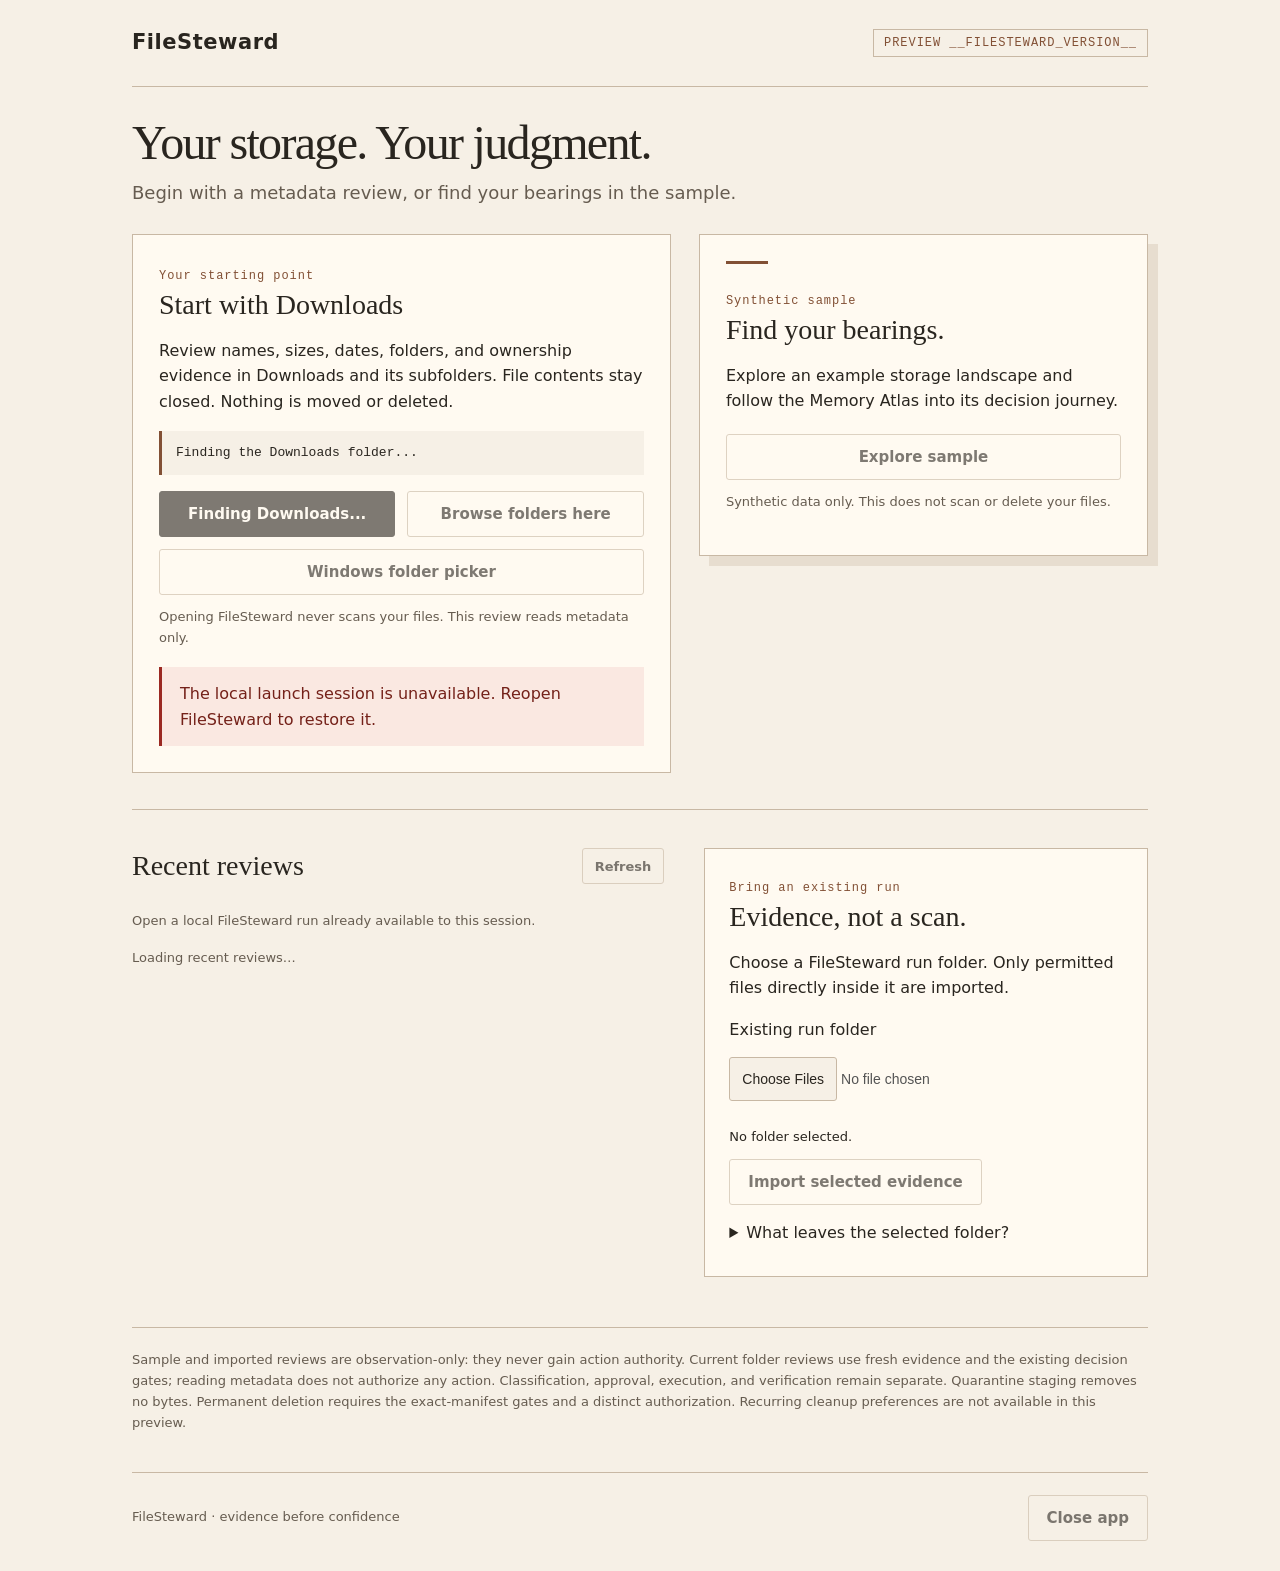
==== commit ce03eca0: "feat(welcome): embed directory-only folder navigator in FileSteward" ====
--- a/src/filesteward/web/launch.html
+++ b/src/filesteward/web/launch.html
@@ -2,9 +2,22 @@
 <html lang="en"><head><meta charset="utf-8"><meta name="viewport" content="width=device-width,initial-scale=1"><title>Welcome — FileSteward</title><style>
 :root{color-scheme:light;--paper:#f6f0e6;--ink:#29251f;--muted:#665c50;--copper:#825035;--line:#c8b8a4;--surface:#fffaf1;font-family:Segoe UI,system-ui,sans-serif}*{box-sizing:border-box}body{margin:0;background:var(--paper);color:var(--ink);line-height:1.6}.frame{max-width:1080px;margin:auto;padding:0 32px}header{display:flex;justify-content:space-between;align-items:center;gap:18px;padding:26px 0;border-bottom:1px solid var(--line)}.brand{font-size:21px;font-weight:750;letter-spacing:.025em}.version,.eyebrow{font:12px Consolas,monospace;letter-spacing:.08em;color:var(--copper)}.version{border:1px solid var(--line);padding:6px 10px}.skip{position:absolute;top:-6rem;background:var(--surface);padding:1rem}.skip:focus{top:1rem;z-index:30}button,input,a,summary{touch-action:manipulation}button:focus-visible,input:focus-visible,a:focus-visible,summary:focus-visible,.current-output:focus-visible{outline:3px solid #244f62;outline-offset:4px}button{cursor:pointer;font:600 15px Segoe UI,system-ui,sans-serif;min-height:46px;padding:10px 18px;border:1px solid var(--line);border-radius:3px;background:transparent;color:var(--ink)}button:hover{background:#eaddcc}button:disabled{cursor:wait;opacity:.6}.primary{background:var(--ink);color:var(--surface);border-color:var(--ink)}.primary:hover{background:var(--copper)}.hero{display:grid;grid-template-columns:1.3fr 1fr;gap:65px;padding:70px 0 50px;align-items:center}h1{font:400 clamp(40px,5.5vw,64px)/1.1 Georgia,serif;letter-spacing:-.035em;margin:16px 0 24px}h2{font:400 28px/1.25 Georgia,serif;margin:0 0 16px}h3{font-size:17px;margin:0 0 10px}p{margin:0 0 16px}.lead{font-size:18px;color:var(--muted)}.note{font-size:13px;color:var(--muted);margin-top:12px}.sample{background:var(--surface);border:1px solid var(--line);padding:28px;box-shadow:10px 10px 0 #e7ddcf}.sample:before{content:"";display:block;border-top:3px solid var(--copper);width:42px;margin-bottom:22px}.sample ol{padding-left:22px;color:var(--muted)}.sample li{padding:5px 0}.sample button{width:100%;margin-top:12px}.lower{display:grid;grid-template-columns:1.2fr 1fr;gap:40px;border-top:1px solid var(--line);padding:38px 0 50px}.section-top{display:flex;justify-content:space-between;align-items:start;gap:18px}.section-top button{padding:6px 12px;font-size:13px;min-height:36px}.runs{list-style:none;margin:10px 0 0;padding:0}.runs li{border-top:1px solid var(--line);padding:15px 0;display:flex;align-items:center;justify-content:space-between;gap:14px}.run-title{font-weight:650;overflow-wrap:anywhere}.run-meta{font-size:12px;color:var(--muted);overflow-wrap:anywhere}.import{border:1px solid var(--line);padding:24px;background:var(--surface)}input[type=file]{width:100%;font-size:14px;margin:14px 0;min-height:44px}input::file-selector-button{min-height:44px;background:var(--paper);border:1px solid var(--line);border-radius:3px;padding:8px 12px;color:var(--ink);cursor:pointer}.file-summary{font-size:13px;overflow-wrap:anywhere;padding:12px 0}.status{min-height:30px;padding:14px 18px;margin:0 0 25px;border-left:3px solid var(--copper);background:#eee3d3}.status[hidden]{display:none}.status[data-error=true]{border-color:#9b2922;background:#fae8e1;color:#742119}.boundary{font-size:13px;color:var(--muted);border-top:1px solid var(--line);padding:22px 0}footer{padding:22px 0 30px;border-top:1px solid var(--line);display:flex;justify-content:space-between;align-items:center;gap:20px;color:var(--muted);font-size:13px}details{margin-top:15px}summary{cursor:pointer;min-height:32px}details p{font-size:13px;color:var(--muted);margin-top:10px}@media(max-width:720px){.frame{padding:0 20px}.hero,.lower{grid-template-columns:1fr;gap:30px}.hero{padding:45px 0}.sample{box-shadow:5px 5px 0 #e7ddcf}header,footer{flex-wrap:wrap}.runs li{align-items:start}.lower{padding-top:30px}h1{font-size:44px}}@media(prefers-reduced-motion:reduce){*{animation:none!important;transition:none!important;scroll-behavior:auto!important}}@media(forced-colors:active){.sample,.import,.status,.version,button{color:CanvasText;background:Canvas;border:1px solid CanvasText;box-shadow:none}.version,.eyebrow,.status[data-error=true]{color:CanvasText}.status[data-error=true]{background:Canvas}}
 .current{padding:28px;border:1px solid var(--line);background:var(--surface);margin-bottom:36px}.current form{display:flex;flex-wrap:wrap;gap:12px;align-items:end}.current .field{flex:1 1 300px;min-width:0}.current label{display:block;font-weight:650}.current input{width:100%;min-height:46px;font:16px Segoe UI,system-ui,sans-serif;padding:10px;border:1px solid var(--line);background:var(--paper);color:var(--ink)}.current .note,.current-output{overflow-wrap:anywhere}.current-output{margin-top:18px}.current-output:empty{display:none}.hero,.lower{grid-template-columns:minmax(0,1.2fr) minmax(0,1fr)}@media(max-width:720px){.hero,.lower{grid-template-columns:minmax(0,1fr)}.current{padding:20px}.current form>button{width:100%}}@media(forced-colors:active){.current,.current input{background:Canvas;color:CanvasText;border-color:CanvasText}}#ownership-checks{overflow-wrap:anywhere}#ownership-gaps{padding-inline-start:22px;font-size:13px;color:var(--muted)}.welcome-intro{padding:30px 0 0}.welcome-intro h1{font-size:clamp(34px,4.5vw,48px);margin:0 0 10px}.welcome-intro .lead{margin:0}.hero{padding:26px 0 36px;gap:28px;align-items:start}.current{margin:0;padding:26px}.sample{padding:26px}.sample button{margin-top:4px}.scope-caption{overflow-wrap:anywhere;font:13px/1.6 Consolas,monospace;padding:12px 14px;background:var(--paper);border-inline-start:3px solid var(--copper)}.start-actions{display:flex;flex-wrap:wrap;gap:12px}.start-actions button{flex:1 1 180px}.current-output{font-size:14px}.current-output:focus-visible,#error:focus-visible{outline:3px solid #244f62;outline-offset:4px}#chosen-scope{margin-top:22px;padding-top:20px;border-top:1px solid var(--line)}#chosen-scope[hidden]{display:none}#error{margin:18px 0 0;overflow-wrap:anywhere}button:disabled{cursor:default}.current .note{margin-bottom:0}@media(max-width:720px){.welcome-intro{padding-top:24px}.hero{padding-top:20px;gap:20px}.current,.sample{padding:20px}.sample:before{margin-bottom:16px}.sample h2{font-size:25px}.sample .note{margin-bottom:0}.hero .start-actions button{flex-basis:100%}}@media(forced-colors:active){.scope-caption{background:Canvas;color:CanvasText;border-color:CanvasText}#error:focus-visible,.current-output:focus-visible{outline-color:Highlight}}
-@media(max-width:720px){header{padding:18px 0}.welcome-intro{padding-top:18px}.welcome-intro h1{font-size:30px}.welcome-intro .lead{font-size:15px;line-height:1.5}.current,.sample{padding:16px}.hero{gap:16px;padding-top:18px}.hero h2{font-size:26px}.current>p:not(.note):not(.scope-caption),.sample>p:not(.note){font-size:15px;line-height:1.5}.scope-caption{padding:10px 12px}}</style></head><body><a class="skip" href="#main">Skip to content</a><div class="frame"><header><span class="brand">FileSteward</span><span class="version">PREVIEW __FILESTEWARD_VERSION__</span></header>
+@media(max-width:720px){header{padding:18px 0}.welcome-intro{padding-top:18px}.welcome-intro h1{font-size:30px}.welcome-intro .lead{font-size:15px;line-height:1.5}.current,.sample{padding:16px}.hero{gap:16px;padding-top:18px}.hero h2{font-size:26px}.current>p:not(.note):not(.scope-caption),.sample>p:not(.note){font-size:15px;line-height:1.5}.scope-caption{padding:10px 12px}}
+.browser{margin-top:22px;padding:22px;border:1px solid var(--line);background:var(--paper);border-left:3px solid var(--copper)}
+.browser[hidden]{display:none}
+.browser-header{display:flex;align-items:center;justify-content:space-between;gap:16px;flex-wrap:wrap}
+.browser-header h3{margin:0}
+.browser-toolbar{display:flex;flex-wrap:wrap;gap:10px;margin:14px 0}
+.browser-path{overflow-wrap:anywhere}
+.browser-list{display:grid;grid-template-columns:repeat(auto-fit,minmax(160px,1fr));gap:10px;list-style:none;padding:0;margin:16px 0}
+.browser-list button{width:100%;min-height:54px;text-align:left;background:var(--surface);overflow-wrap:anywhere}
+.browser-list li.empty{padding:14px;color:var(--muted)}
+.browser .browser-actions{margin-top:18px}
+@media(max-width:720px){.browser{padding:15px}.browser-list{grid-template-columns:minmax(0,1fr)}}
+@media(forced-colors:active){.browser,.browser-list button{background:Canvas;color:CanvasText;border-color:CanvasText}}
+</style></head><body><a class="skip" href="#main">Skip to content</a><div class="frame"><header><span class="brand">FileSteward</span><span class="version">PREVIEW __FILESTEWARD_VERSION__</span></header>
 <main id="main"><section class="welcome-intro" aria-labelledby="welcome"><h1 id="welcome">Your storage. Your judgment.</h1><p class="lead">Begin with a metadata review, or find your bearings in the sample.</p></section>
-<section class="hero" aria-label="Choose where to begin"><section class="current" id="current-card" aria-labelledby="current-title"><span class="eyebrow">Your starting point</span><h2 id="current-title">Start with Downloads</h2><p>Review names, sizes, dates, folders, and ownership evidence in Downloads and its subfolders. File contents stay closed. Nothing is moved or deleted.</p><p class="scope-caption" id="recommended-path">Finding the Downloads folder...</p><div class="start-actions"><button type="button" class="primary" id="review-downloads" disabled>Finding Downloads...</button><button type="button" id="choose-folder">Choose another folder</button></div><p class="note" id="recommended-state" role="status" aria-live="polite">Opening FileSteward never scans your files. This review reads metadata only.</p><button type="button" id="refresh-scope" hidden>Check Downloads again</button><section id="chosen-scope" aria-labelledby="chosen-title" hidden><h3 id="chosen-title">Your selected folder</h3><p class="scope-caption" id="chosen-path"></p><p class="note" id="selected-state">Review names, sizes, dates and ownership evidence. File contents stay closed; nothing is moved or deleted.</p><button type="button" id="review-selected" disabled>Review selected folder</button></section><div class="current-output" id="scan-result" role="status" aria-live="polite" tabindex="-1"></div><div id="error" class="status" role="alert" data-error="true" tabindex="-1" hidden></div></section><aside class="sample" aria-labelledby="sample-title"><span class="eyebrow">Synthetic sample</span><h2 id="sample-title">Find your bearings.</h2><p>Explore an example storage landscape and follow the Memory Atlas into its decision journey.</p><button type="button" id="demo">Explore sample</button><p class="note">Synthetic data only. This does not scan or delete your files.</p></aside></section>
+<section class="hero" aria-label="Choose where to begin"><section class="current" id="current-card" aria-labelledby="current-title"><span class="eyebrow">Your starting point</span><h2 id="current-title">Start with Downloads</h2><p>Review names, sizes, dates, folders, and ownership evidence in Downloads and its subfolders. File contents stay closed. Nothing is moved or deleted.</p><p class="scope-caption" id="recommended-path">Finding the Downloads folder...</p><div class="start-actions"><button type="button" class="primary" id="review-downloads" disabled>Finding Downloads...</button><button type="button" id="browse-folders">Browse folders here</button><button type="button" id="choose-folder">Windows folder picker</button></div><section class="browser" id="browser-panel" aria-labelledby="browser-title" hidden><div class="browser-header"><h3 id="browser-title">Browse your folders</h3><button type="button" id="browser-close">Close browser</button></div><p class="note">Only folder names appear here. Browsing does not inspect file contents or begin a review.</p><div class="browser-toolbar"><button type="button" id="browser-home">Locations</button><button type="button" id="browser-back" hidden>Back</button></div><p class="scope-caption browser-path" id="browser-path" role="status" aria-live="polite">Choose a location.</p><ul class="browser-list" id="browser-items" aria-label="Available directories"></ul><p class="note" id="browser-state" role="status" aria-live="polite"></p><div class="start-actions browser-actions"><button type="button" class="primary" id="browser-select" disabled>Use this folder</button><button type="button" id="browser-next" hidden>Next folders</button></div></section><p class="note" id="recommended-state" role="status" aria-live="polite">Opening FileSteward never scans your files. This review reads metadata only.</p><button type="button" id="refresh-scope" hidden>Check Downloads again</button><section id="chosen-scope" aria-labelledby="chosen-title" hidden><h3 id="chosen-title">Your selected folder</h3><p class="scope-caption" id="chosen-path"></p><p class="note" id="selected-state">Review names, sizes, dates and ownership evidence. File contents stay closed; nothing is moved or deleted.</p><button type="button" id="review-selected" disabled>Review selected folder</button></section><div class="current-output" id="scan-result" role="status" aria-live="polite" tabindex="-1"></div><div id="error" class="status" role="alert" data-error="true" tabindex="-1" hidden></div></section><aside class="sample" aria-labelledby="sample-title"><span class="eyebrow">Synthetic sample</span><h2 id="sample-title">Find your bearings.</h2><p>Explore an example storage landscape and follow the Memory Atlas into its decision journey.</p><button type="button" id="demo">Explore sample</button><p class="note">Synthetic data only. This does not scan or delete your files.</p></aside></section>
 <div class="status" id="status" role="status" aria-live="polite" hidden></div>
 <section class="lower" aria-label="Open your evidence"><section aria-labelledby="recent-title"><div class="section-top"><h2 id="recent-title">Recent reviews</h2><button type="button" id="refresh">Refresh</button></div><p class="note">Open a local FileSteward run already available to this session.</p><ul class="runs" id="runs"></ul><p id="empty" class="note">Loading recent reviews…</p></section><section class="import" aria-labelledby="import-title"><span class="eyebrow">Bring an existing run</span><h2 id="import-title">Evidence, not a scan.</h2><p>Choose a FileSteward run folder. Only permitted files directly inside it are imported.</p><label for="folder">Existing run folder</label><input id="folder" type="file" webkitdirectory multiple><div id="file-summary" class="file-summary" aria-live="polite">No folder selected.</div><button type="button" id="import" disabled>Import selected evidence</button><details><summary>What leaves the selected folder?</summary><p id="allowed">Loading permitted filenames…</p><p>Nested files and other private material are excluded. Importing a run does not authorize a scan or an action on its source paths.</p></details></section></section>
 <p class="boundary">Sample and imported reviews are observation-only: they never gain action authority. Current folder reviews use fresh evidence and the existing decision gates; reading metadata does not authorize any action. Classification, approval, execution, and verification remain separate. Quarantine staging removes no bytes. Permanent deletion requires the exact-manifest gates and a distinct authorization. Recurring cleanup preferences are not available in this preview.</p></main><footer><span>FileSteward · evidence before confidence</span><button type="button" id="stop">Close app</button></footer></div>
@@ -13,13 +26,15 @@
   'use strict';
   const byId = id => document.getElementById(id);
   let runtime, selected = [], busy = false, stopped = false, recommended = null, chosen = null;
+  let browserCurrent = null, browserHistory = [];
   const notice = message => { byId('status').hidden = !message; byId('status').textContent = message; };
   const showError = message => { byId('error').hidden = !message; byId('error').textContent = message; };
   const controls = () => {
     document.querySelectorAll('button,input').forEach(el => {
       el.disabled = busy || stopped || (el.id === 'import' && !selected.length)
         || (el.id === 'review-downloads' && !(recommended && recommended.available && recommended.scope_token))
-        || (el.id === 'review-selected' && !(chosen && chosen.scope_token));
+        || (el.id === 'review-selected' && !(chosen && chosen.scope_token))
+        || (el.id === 'browser-select' && !(browserCurrent && browserCurrent.state === 'FOLDERS' && browserCurrent.can_select));
     });
     byId('main').setAttribute('aria-busy', String(busy));
     byId('current-card').setAttribute('aria-busy', String(busy));
@@ -120,20 +135,101 @@
       throw error;
     }
   });
+  // Server-issued opaque directory tokens are navigation-only. No browser-provided
+  // path can become a scan root; explicit activation uses the existing scope gate.
+  const browserRequest = body => request('/api/v1/launch/folder-browser', body);
+  const setChosenFolder = result => {
+    if (result.scan_started !== false || result.state !== 'SELECTED' || !result.display_path || !result.scope_token)
+      throw new Error('Folder selection did not return an admitted scope. No scan was started.');
+    chosen = result;
+    byId('chosen-path').textContent = 'Folder: ' + result.display_path;
+    byId('chosen-scope').hidden = false;
+    byId('selected-state').textContent = 'Review names, sizes, dates and ownership evidence. File contents stay closed; nothing is moved or deleted.';
+    notice('Folder selected. No files were scanned. Activate Review selected folder when ready.');
+    byId('chosen-title').setAttribute('tabindex','-1');
+    byId('chosen-title').focus();
+  };
+  const renderBrowser = view => {
+    browserCurrent = view;
+    const list = byId('browser-items');
+    list.replaceChildren();
+    byId('browser-back').hidden = browserHistory.length === 0;
+    byId('browser-path').textContent = view.state === 'ROOTS' ? 'Choose a starting location' : view.path;
+    byId('browser-next').hidden = view.state !== 'FOLDERS' || !view.has_more;
+    byId('browser-select').hidden = view.state !== 'FOLDERS';
+    const items = view.state === 'ROOTS' ? view.locations : view.folders;
+    if (!Array.isArray(items)) throw new Error('The folder browser returned an invalid directory list.');
+    items.forEach(item => {
+      const li = document.createElement('li'), button = document.createElement('button');
+      button.type = 'button';
+      button.textContent = (view.state === 'ROOTS' ? item.label : item.name) + ' ›';
+      button.addEventListener('click', () => action('Opening folder...', async () => {
+        const next = await browserRequest({action:'open',token:item.token,page:0});
+        browserHistory.push(view.state === 'ROOTS' ? null : {token:view.token,page:view.page});
+        renderBrowser(next);
+      }));
+      li.append(button); list.append(li);
+    });
+    if (!items.length) {
+      const item = document.createElement('li');
+      item.className = 'empty';
+      item.textContent = 'No eligible subfolders here. You can still select this folder if it is allowed.';
+      list.append(item);
+    }
+    byId('browser-state').textContent = view.state === 'ROOTS'
+      ? 'Browse a location without leaving FileSteward.'
+      : (view.can_select ? 'Use this folder selects it without scanning. Review remains a separate action.'
+                         : 'This location can be browsed, but cannot be reviewed as a whole.');
+    controls();
+  };
+  byId('browse-folders').addEventListener('click', () => action('Opening the in-app folder browser...', async () => {
+    const roots = await browserRequest({action:'roots'});
+    browserHistory = [];
+    byId('browser-panel').hidden = false;
+    byId('browse-folders').setAttribute('aria-expanded','true');
+    renderBrowser(roots);
+    byId('browser-title').setAttribute('tabindex','-1');
+    byId('browser-title').focus();
+  }));
+  byId('browser-close').addEventListener('click', () => {
+    byId('browser-panel').hidden = true;
+    byId('browse-folders').setAttribute('aria-expanded','false');
+    byId('browse-folders').focus();
+  });
+  byId('browser-home').addEventListener('click', () => action('Showing locations...', async () => {
+    const roots = await browserRequest({action:'roots'});
+    browserHistory = [];
+    renderBrowser(roots);
+  }));
+  byId('browser-back').addEventListener('click', () => action('Returning to previous location...', async () => {
+    if (!browserHistory.length) return;
+    const previous = browserHistory[browserHistory.length-1];
+    const view = previous ? await browserRequest({action:'open',...previous}) : await browserRequest({action:'roots'});
+    browserHistory.pop();
+    renderBrowser(view);
+  }));
+  byId('browser-next').addEventListener('click', () => action('Showing more directories...', async () => {
+    if (!browserCurrent || browserCurrent.state !== 'FOLDERS') return;
+    const previous = {token:browserCurrent.token,page:browserCurrent.page};
+    const view = await browserRequest({action:'open',token:previous.token,page:previous.page+1});
+    browserHistory.push(previous);
+    renderBrowser(view);
+  }));
+  byId('browser-select').addEventListener('click', () => action('Selecting folder without scanning...', async () => {
+    if (!browserCurrent || browserCurrent.state !== 'FOLDERS' || !browserCurrent.can_select)
+      throw new Error('Choose an eligible folder first.');
+    const selectedFolder = await browserRequest({action:'select',token:browserCurrent.token});
+    byId('browser-panel').hidden = true;
+    byId('browse-folders').setAttribute('aria-expanded','false');
+    setChosenFolder(selectedFolder);
+  }));
   byId('review-downloads').addEventListener('click', () => review(recommended, 'Downloads', true));
   byId('refresh-scope').addEventListener('click', () => action('Checking the Downloads folder...', refreshRecommendation));
   byId('choose-folder').addEventListener('click', () => action('Choose a folder in the Windows dialog. Choosing alone does not scan it.', async () => {
     const result = await request('/api/v1/launch/choose-folder', {intent:'choose'});
     if (result.scan_started !== false) throw new Error('The folder picker did not confirm a selection-only result. No review was requested.');
     if (result.state === 'CANCELED') { notice('No folder selected. No files were scanned.'); return; }
-    if (result.state !== 'SELECTED' || !result.display_path || !result.scope_token) throw new Error('The folder picker did not return an admitted folder. Choose another folder or explore the sample.');
-    chosen = result;
-    byId('chosen-path').textContent = 'Folder: ' + result.display_path;
-    byId('chosen-scope').hidden = false;
-    byId('selected-state').textContent = 'Review names, sizes, dates and ownership evidence. File contents stay closed; nothing is moved or deleted.';
-    notice('Folder selected. Review the disclosed folder when you are ready; no scan has started.');
-    byId('chosen-title').setAttribute('tabindex','-1');
-    byId('chosen-title').focus();
+    setChosenFolder(result);
   }));
   byId('review-selected').addEventListener('click', () => review(chosen, 'selected folder', false));
   byId('demo').addEventListener('click', () => action('Preparing a synthetic sample…', async () => navigate(await request('/api/v1/launch/demo', {}))));
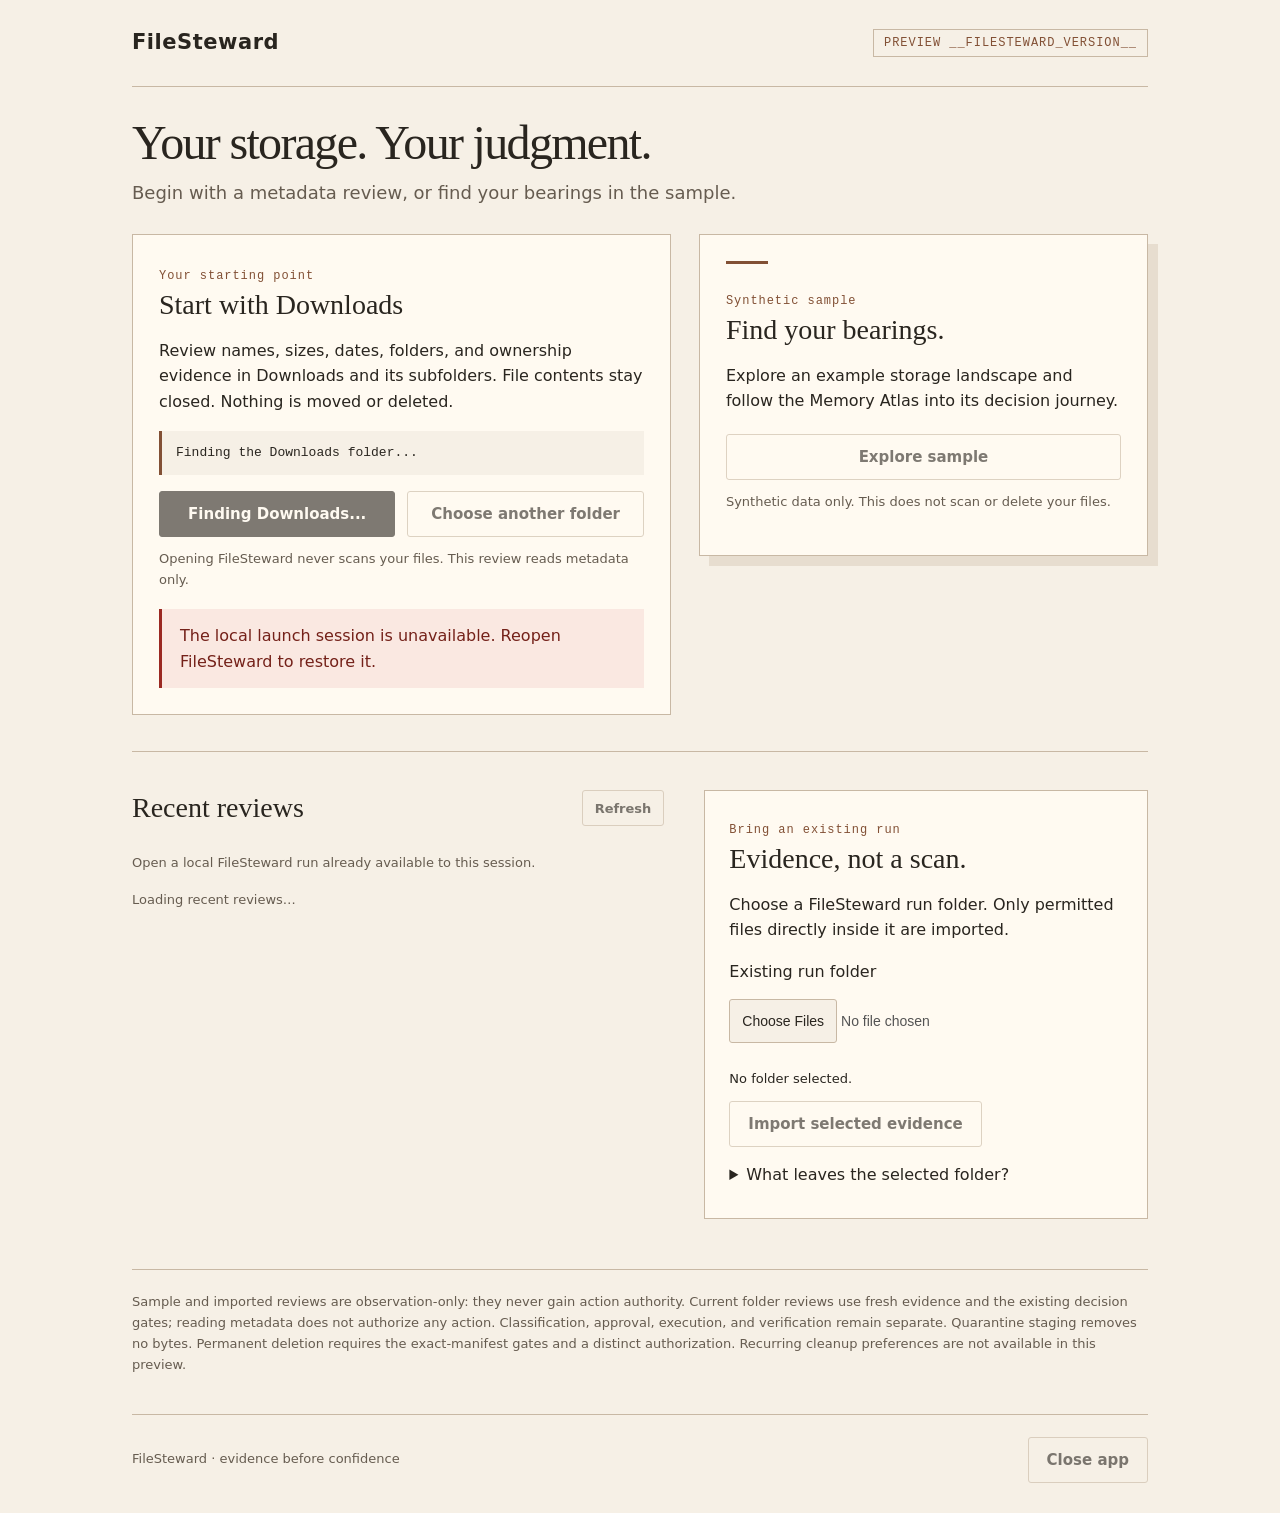
==== commit 72aebaef: "Merge 6408be33153b1dc01fe0ffac3f490c22c86e35e5 into 833a31361667c085e4b39934b4b30794e6f73969" ====
--- a/src/filesteward/web/launch.html
+++ b/src/filesteward/web/launch.html
@@ -2,22 +2,9 @@
 <html lang="en"><head><meta charset="utf-8"><meta name="viewport" content="width=device-width,initial-scale=1"><title>Welcome — FileSteward</title><style>
 :root{color-scheme:light;--paper:#f6f0e6;--ink:#29251f;--muted:#665c50;--copper:#825035;--line:#c8b8a4;--surface:#fffaf1;font-family:Segoe UI,system-ui,sans-serif}*{box-sizing:border-box}body{margin:0;background:var(--paper);color:var(--ink);line-height:1.6}.frame{max-width:1080px;margin:auto;padding:0 32px}header{display:flex;justify-content:space-between;align-items:center;gap:18px;padding:26px 0;border-bottom:1px solid var(--line)}.brand{font-size:21px;font-weight:750;letter-spacing:.025em}.version,.eyebrow{font:12px Consolas,monospace;letter-spacing:.08em;color:var(--copper)}.version{border:1px solid var(--line);padding:6px 10px}.skip{position:absolute;top:-6rem;background:var(--surface);padding:1rem}.skip:focus{top:1rem;z-index:30}button,input,a,summary{touch-action:manipulation}button:focus-visible,input:focus-visible,a:focus-visible,summary:focus-visible,.current-output:focus-visible{outline:3px solid #244f62;outline-offset:4px}button{cursor:pointer;font:600 15px Segoe UI,system-ui,sans-serif;min-height:46px;padding:10px 18px;border:1px solid var(--line);border-radius:3px;background:transparent;color:var(--ink)}button:hover{background:#eaddcc}button:disabled{cursor:wait;opacity:.6}.primary{background:var(--ink);color:var(--surface);border-color:var(--ink)}.primary:hover{background:var(--copper)}.hero{display:grid;grid-template-columns:1.3fr 1fr;gap:65px;padding:70px 0 50px;align-items:center}h1{font:400 clamp(40px,5.5vw,64px)/1.1 Georgia,serif;letter-spacing:-.035em;margin:16px 0 24px}h2{font:400 28px/1.25 Georgia,serif;margin:0 0 16px}h3{font-size:17px;margin:0 0 10px}p{margin:0 0 16px}.lead{font-size:18px;color:var(--muted)}.note{font-size:13px;color:var(--muted);margin-top:12px}.sample{background:var(--surface);border:1px solid var(--line);padding:28px;box-shadow:10px 10px 0 #e7ddcf}.sample:before{content:"";display:block;border-top:3px solid var(--copper);width:42px;margin-bottom:22px}.sample ol{padding-left:22px;color:var(--muted)}.sample li{padding:5px 0}.sample button{width:100%;margin-top:12px}.lower{display:grid;grid-template-columns:1.2fr 1fr;gap:40px;border-top:1px solid var(--line);padding:38px 0 50px}.section-top{display:flex;justify-content:space-between;align-items:start;gap:18px}.section-top button{padding:6px 12px;font-size:13px;min-height:36px}.runs{list-style:none;margin:10px 0 0;padding:0}.runs li{border-top:1px solid var(--line);padding:15px 0;display:flex;align-items:center;justify-content:space-between;gap:14px}.run-title{font-weight:650;overflow-wrap:anywhere}.run-meta{font-size:12px;color:var(--muted);overflow-wrap:anywhere}.import{border:1px solid var(--line);padding:24px;background:var(--surface)}input[type=file]{width:100%;font-size:14px;margin:14px 0;min-height:44px}input::file-selector-button{min-height:44px;background:var(--paper);border:1px solid var(--line);border-radius:3px;padding:8px 12px;color:var(--ink);cursor:pointer}.file-summary{font-size:13px;overflow-wrap:anywhere;padding:12px 0}.status{min-height:30px;padding:14px 18px;margin:0 0 25px;border-left:3px solid var(--copper);background:#eee3d3}.status[hidden]{display:none}.status[data-error=true]{border-color:#9b2922;background:#fae8e1;color:#742119}.boundary{font-size:13px;color:var(--muted);border-top:1px solid var(--line);padding:22px 0}footer{padding:22px 0 30px;border-top:1px solid var(--line);display:flex;justify-content:space-between;align-items:center;gap:20px;color:var(--muted);font-size:13px}details{margin-top:15px}summary{cursor:pointer;min-height:32px}details p{font-size:13px;color:var(--muted);margin-top:10px}@media(max-width:720px){.frame{padding:0 20px}.hero,.lower{grid-template-columns:1fr;gap:30px}.hero{padding:45px 0}.sample{box-shadow:5px 5px 0 #e7ddcf}header,footer{flex-wrap:wrap}.runs li{align-items:start}.lower{padding-top:30px}h1{font-size:44px}}@media(prefers-reduced-motion:reduce){*{animation:none!important;transition:none!important;scroll-behavior:auto!important}}@media(forced-colors:active){.sample,.import,.status,.version,button{color:CanvasText;background:Canvas;border:1px solid CanvasText;box-shadow:none}.version,.eyebrow,.status[data-error=true]{color:CanvasText}.status[data-error=true]{background:Canvas}}
 .current{padding:28px;border:1px solid var(--line);background:var(--surface);margin-bottom:36px}.current form{display:flex;flex-wrap:wrap;gap:12px;align-items:end}.current .field{flex:1 1 300px;min-width:0}.current label{display:block;font-weight:650}.current input{width:100%;min-height:46px;font:16px Segoe UI,system-ui,sans-serif;padding:10px;border:1px solid var(--line);background:var(--paper);color:var(--ink)}.current .note,.current-output{overflow-wrap:anywhere}.current-output{margin-top:18px}.current-output:empty{display:none}.hero,.lower{grid-template-columns:minmax(0,1.2fr) minmax(0,1fr)}@media(max-width:720px){.hero,.lower{grid-template-columns:minmax(0,1fr)}.current{padding:20px}.current form>button{width:100%}}@media(forced-colors:active){.current,.current input{background:Canvas;color:CanvasText;border-color:CanvasText}}#ownership-checks{overflow-wrap:anywhere}#ownership-gaps{padding-inline-start:22px;font-size:13px;color:var(--muted)}.welcome-intro{padding:30px 0 0}.welcome-intro h1{font-size:clamp(34px,4.5vw,48px);margin:0 0 10px}.welcome-intro .lead{margin:0}.hero{padding:26px 0 36px;gap:28px;align-items:start}.current{margin:0;padding:26px}.sample{padding:26px}.sample button{margin-top:4px}.scope-caption{overflow-wrap:anywhere;font:13px/1.6 Consolas,monospace;padding:12px 14px;background:var(--paper);border-inline-start:3px solid var(--copper)}.start-actions{display:flex;flex-wrap:wrap;gap:12px}.start-actions button{flex:1 1 180px}.current-output{font-size:14px}.current-output:focus-visible,#error:focus-visible{outline:3px solid #244f62;outline-offset:4px}#chosen-scope{margin-top:22px;padding-top:20px;border-top:1px solid var(--line)}#chosen-scope[hidden]{display:none}#error{margin:18px 0 0;overflow-wrap:anywhere}button:disabled{cursor:default}.current .note{margin-bottom:0}@media(max-width:720px){.welcome-intro{padding-top:24px}.hero{padding-top:20px;gap:20px}.current,.sample{padding:20px}.sample:before{margin-bottom:16px}.sample h2{font-size:25px}.sample .note{margin-bottom:0}.hero .start-actions button{flex-basis:100%}}@media(forced-colors:active){.scope-caption{background:Canvas;color:CanvasText;border-color:CanvasText}#error:focus-visible,.current-output:focus-visible{outline-color:Highlight}}
-@media(max-width:720px){header{padding:18px 0}.welcome-intro{padding-top:18px}.welcome-intro h1{font-size:30px}.welcome-intro .lead{font-size:15px;line-height:1.5}.current,.sample{padding:16px}.hero{gap:16px;padding-top:18px}.hero h2{font-size:26px}.current>p:not(.note):not(.scope-caption),.sample>p:not(.note){font-size:15px;line-height:1.5}.scope-caption{padding:10px 12px}}
-.browser{margin-top:22px;padding:22px;border:1px solid var(--line);background:var(--paper);border-left:3px solid var(--copper)}
-.browser[hidden]{display:none}
-.browser-header{display:flex;align-items:center;justify-content:space-between;gap:16px;flex-wrap:wrap}
-.browser-header h3{margin:0}
-.browser-toolbar{display:flex;flex-wrap:wrap;gap:10px;margin:14px 0}
-.browser-path{overflow-wrap:anywhere}
-.browser-list{display:grid;grid-template-columns:repeat(auto-fit,minmax(160px,1fr));gap:10px;list-style:none;padding:0;margin:16px 0}
-.browser-list button{width:100%;min-height:54px;text-align:left;background:var(--surface);overflow-wrap:anywhere}
-.browser-list li.empty{padding:14px;color:var(--muted)}
-.browser .browser-actions{margin-top:18px}
-@media(max-width:720px){.browser{padding:15px}.browser-list{grid-template-columns:minmax(0,1fr)}}
-@media(forced-colors:active){.browser,.browser-list button{background:Canvas;color:CanvasText;border-color:CanvasText}}
-</style></head><body><a class="skip" href="#main">Skip to content</a><div class="frame"><header><span class="brand">FileSteward</span><span class="version">PREVIEW __FILESTEWARD_VERSION__</span></header>
+@media(max-width:720px){header{padding:18px 0}.welcome-intro{padding-top:18px}.welcome-intro h1{font-size:30px}.welcome-intro .lead{font-size:15px;line-height:1.5}.current,.sample{padding:16px}.hero{gap:16px;padding-top:18px}.hero h2{font-size:26px}.current>p:not(.note):not(.scope-caption),.sample>p:not(.note){font-size:15px;line-height:1.5}.scope-caption{padding:10px 12px}}</style></head><body><a class="skip" href="#main">Skip to content</a><div class="frame"><header><span class="brand">FileSteward</span><span class="version">PREVIEW __FILESTEWARD_VERSION__</span></header>
 <main id="main"><section class="welcome-intro" aria-labelledby="welcome"><h1 id="welcome">Your storage. Your judgment.</h1><p class="lead">Begin with a metadata review, or find your bearings in the sample.</p></section>
-<section class="hero" aria-label="Choose where to begin"><section class="current" id="current-card" aria-labelledby="current-title"><span class="eyebrow">Your starting point</span><h2 id="current-title">Start with Downloads</h2><p>Review names, sizes, dates, folders, and ownership evidence in Downloads and its subfolders. File contents stay closed. Nothing is moved or deleted.</p><p class="scope-caption" id="recommended-path">Finding the Downloads folder...</p><div class="start-actions"><button type="button" class="primary" id="review-downloads" disabled>Finding Downloads...</button><button type="button" id="browse-folders">Browse folders here</button><button type="button" id="choose-folder">Windows folder picker</button></div><section class="browser" id="browser-panel" aria-labelledby="browser-title" hidden><div class="browser-header"><h3 id="browser-title">Browse your folders</h3><button type="button" id="browser-close">Close browser</button></div><p class="note">Only folder names appear here. Browsing does not inspect file contents or begin a review.</p><div class="browser-toolbar"><button type="button" id="browser-home">Locations</button><button type="button" id="browser-back" hidden>Back</button></div><p class="scope-caption browser-path" id="browser-path" role="status" aria-live="polite">Choose a location.</p><ul class="browser-list" id="browser-items" aria-label="Available directories"></ul><p class="note" id="browser-state" role="status" aria-live="polite"></p><div class="start-actions browser-actions"><button type="button" class="primary" id="browser-select" disabled>Use this folder</button><button type="button" id="browser-next" hidden>Next folders</button></div></section><p class="note" id="recommended-state" role="status" aria-live="polite">Opening FileSteward never scans your files. This review reads metadata only.</p><button type="button" id="refresh-scope" hidden>Check Downloads again</button><section id="chosen-scope" aria-labelledby="chosen-title" hidden><h3 id="chosen-title">Your selected folder</h3><p class="scope-caption" id="chosen-path"></p><p class="note" id="selected-state">Review names, sizes, dates and ownership evidence. File contents stay closed; nothing is moved or deleted.</p><button type="button" id="review-selected" disabled>Review selected folder</button></section><div class="current-output" id="scan-result" role="status" aria-live="polite" tabindex="-1"></div><div id="error" class="status" role="alert" data-error="true" tabindex="-1" hidden></div></section><aside class="sample" aria-labelledby="sample-title"><span class="eyebrow">Synthetic sample</span><h2 id="sample-title">Find your bearings.</h2><p>Explore an example storage landscape and follow the Memory Atlas into its decision journey.</p><button type="button" id="demo">Explore sample</button><p class="note">Synthetic data only. This does not scan or delete your files.</p></aside></section>
+<section class="hero" aria-label="Choose where to begin"><section class="current" id="current-card" aria-labelledby="current-title"><span class="eyebrow">Your starting point</span><h2 id="current-title">Start with Downloads</h2><p>Review names, sizes, dates, folders, and ownership evidence in Downloads and its subfolders. File contents stay closed. Nothing is moved or deleted.</p><p class="scope-caption" id="recommended-path">Finding the Downloads folder...</p><div class="start-actions"><button type="button" class="primary" id="review-downloads" disabled>Finding Downloads...</button><button type="button" id="choose-folder">Choose another folder</button></div><p class="note" id="recommended-state" role="status" aria-live="polite">Opening FileSteward never scans your files. This review reads metadata only.</p><button type="button" id="refresh-scope" hidden>Check Downloads again</button><section id="chosen-scope" aria-labelledby="chosen-title" hidden><h3 id="chosen-title">Your selected folder</h3><p class="scope-caption" id="chosen-path"></p><p class="note" id="selected-state">Review names, sizes, dates and ownership evidence. File contents stay closed; nothing is moved or deleted.</p><button type="button" id="review-selected" disabled>Review selected folder</button></section><div class="current-output" id="scan-result" role="status" aria-live="polite" tabindex="-1"></div><div id="error" class="status" role="alert" data-error="true" tabindex="-1" hidden></div></section><aside class="sample" aria-labelledby="sample-title"><span class="eyebrow">Synthetic sample</span><h2 id="sample-title">Find your bearings.</h2><p>Explore an example storage landscape and follow the Memory Atlas into its decision journey.</p><button type="button" id="demo">Explore sample</button><p class="note">Synthetic data only. This does not scan or delete your files.</p></aside></section>
 <div class="status" id="status" role="status" aria-live="polite" hidden></div>
 <section class="lower" aria-label="Open your evidence"><section aria-labelledby="recent-title"><div class="section-top"><h2 id="recent-title">Recent reviews</h2><button type="button" id="refresh">Refresh</button></div><p class="note">Open a local FileSteward run already available to this session.</p><ul class="runs" id="runs"></ul><p id="empty" class="note">Loading recent reviews…</p></section><section class="import" aria-labelledby="import-title"><span class="eyebrow">Bring an existing run</span><h2 id="import-title">Evidence, not a scan.</h2><p>Choose a FileSteward run folder. Only permitted files directly inside it are imported.</p><label for="folder">Existing run folder</label><input id="folder" type="file" webkitdirectory multiple><div id="file-summary" class="file-summary" aria-live="polite">No folder selected.</div><button type="button" id="import" disabled>Import selected evidence</button><details><summary>What leaves the selected folder?</summary><p id="allowed">Loading permitted filenames…</p><p>Nested files and other private material are excluded. Importing a run does not authorize a scan or an action on its source paths.</p></details></section></section>
 <p class="boundary">Sample and imported reviews are observation-only: they never gain action authority. Current folder reviews use fresh evidence and the existing decision gates; reading metadata does not authorize any action. Classification, approval, execution, and verification remain separate. Quarantine staging removes no bytes. Permanent deletion requires the exact-manifest gates and a distinct authorization. Recurring cleanup preferences are not available in this preview.</p></main><footer><span>FileSteward · evidence before confidence</span><button type="button" id="stop">Close app</button></footer></div>
@@ -26,15 +13,13 @@
   'use strict';
   const byId = id => document.getElementById(id);
   let runtime, selected = [], busy = false, stopped = false, recommended = null, chosen = null;
-  let browserCurrent = null, browserHistory = [];
   const notice = message => { byId('status').hidden = !message; byId('status').textContent = message; };
   const showError = message => { byId('error').hidden = !message; byId('error').textContent = message; };
   const controls = () => {
     document.querySelectorAll('button,input').forEach(el => {
       el.disabled = busy || stopped || (el.id === 'import' && !selected.length)
         || (el.id === 'review-downloads' && !(recommended && recommended.available && recommended.scope_token))
-        || (el.id === 'review-selected' && !(chosen && chosen.scope_token))
-        || (el.id === 'browser-select' && !(browserCurrent && browserCurrent.state === 'FOLDERS' && browserCurrent.can_select));
+        || (el.id === 'review-selected' && !(chosen && chosen.scope_token));
     });
     byId('main').setAttribute('aria-busy', String(busy));
     byId('current-card').setAttribute('aria-busy', String(busy));
@@ -135,101 +120,20 @@
       throw error;
     }
   });
-  // Server-issued opaque directory tokens are navigation-only. No browser-provided
-  // path can become a scan root; explicit activation uses the existing scope gate.
-  const browserRequest = body => request('/api/v1/launch/folder-browser', body);
-  const setChosenFolder = result => {
-    if (result.scan_started !== false || result.state !== 'SELECTED' || !result.display_path || !result.scope_token)
-      throw new Error('Folder selection did not return an admitted scope. No scan was started.');
-    chosen = result;
-    byId('chosen-path').textContent = 'Folder: ' + result.display_path;
-    byId('chosen-scope').hidden = false;
-    byId('selected-state').textContent = 'Review names, sizes, dates and ownership evidence. File contents stay closed; nothing is moved or deleted.';
-    notice('Folder selected. No files were scanned. Activate Review selected folder when ready.');
-    byId('chosen-title').setAttribute('tabindex','-1');
-    byId('chosen-title').focus();
-  };
-  const renderBrowser = view => {
-    browserCurrent = view;
-    const list = byId('browser-items');
-    list.replaceChildren();
-    byId('browser-back').hidden = browserHistory.length === 0;
-    byId('browser-path').textContent = view.state === 'ROOTS' ? 'Choose a starting location' : view.path;
-    byId('browser-next').hidden = view.state !== 'FOLDERS' || !view.has_more;
-    byId('browser-select').hidden = view.state !== 'FOLDERS';
-    const items = view.state === 'ROOTS' ? view.locations : view.folders;
-    if (!Array.isArray(items)) throw new Error('The folder browser returned an invalid directory list.');
-    items.forEach(item => {
-      const li = document.createElement('li'), button = document.createElement('button');
-      button.type = 'button';
-      button.textContent = (view.state === 'ROOTS' ? item.label : item.name) + ' ›';
-      button.addEventListener('click', () => action('Opening folder...', async () => {
-        const next = await browserRequest({action:'open',token:item.token,page:0});
-        browserHistory.push(view.state === 'ROOTS' ? null : {token:view.token,page:view.page});
-        renderBrowser(next);
-      }));
-      li.append(button); list.append(li);
-    });
-    if (!items.length) {
-      const item = document.createElement('li');
-      item.className = 'empty';
-      item.textContent = 'No eligible subfolders here. You can still select this folder if it is allowed.';
-      list.append(item);
-    }
-    byId('browser-state').textContent = view.state === 'ROOTS'
-      ? 'Browse a location without leaving FileSteward.'
-      : (view.can_select ? 'Use this folder selects it without scanning. Review remains a separate action.'
-                         : 'This location can be browsed, but cannot be reviewed as a whole.');
-    controls();
-  };
-  byId('browse-folders').addEventListener('click', () => action('Opening the in-app folder browser...', async () => {
-    const roots = await browserRequest({action:'roots'});
-    browserHistory = [];
-    byId('browser-panel').hidden = false;
-    byId('browse-folders').setAttribute('aria-expanded','true');
-    renderBrowser(roots);
-    byId('browser-title').setAttribute('tabindex','-1');
-    byId('browser-title').focus();
-  }));
-  byId('browser-close').addEventListener('click', () => {
-    byId('browser-panel').hidden = true;
-    byId('browse-folders').setAttribute('aria-expanded','false');
-    byId('browse-folders').focus();
-  });
-  byId('browser-home').addEventListener('click', () => action('Showing locations...', async () => {
-    const roots = await browserRequest({action:'roots'});
-    browserHistory = [];
-    renderBrowser(roots);
-  }));
-  byId('browser-back').addEventListener('click', () => action('Returning to previous location...', async () => {
-    if (!browserHistory.length) return;
-    const previous = browserHistory[browserHistory.length-1];
-    const view = previous ? await browserRequest({action:'open',...previous}) : await browserRequest({action:'roots'});
-    browserHistory.pop();
-    renderBrowser(view);
-  }));
-  byId('browser-next').addEventListener('click', () => action('Showing more directories...', async () => {
-    if (!browserCurrent || browserCurrent.state !== 'FOLDERS') return;
-    const previous = {token:browserCurrent.token,page:browserCurrent.page};
-    const view = await browserRequest({action:'open',token:previous.token,page:previous.page+1});
-    browserHistory.push(previous);
-    renderBrowser(view);
-  }));
-  byId('browser-select').addEventListener('click', () => action('Selecting folder without scanning...', async () => {
-    if (!browserCurrent || browserCurrent.state !== 'FOLDERS' || !browserCurrent.can_select)
-      throw new Error('Choose an eligible folder first.');
-    const selectedFolder = await browserRequest({action:'select',token:browserCurrent.token});
-    byId('browser-panel').hidden = true;
-    byId('browse-folders').setAttribute('aria-expanded','false');
-    setChosenFolder(selectedFolder);
-  }));
   byId('review-downloads').addEventListener('click', () => review(recommended, 'Downloads', true));
   byId('refresh-scope').addEventListener('click', () => action('Checking the Downloads folder...', refreshRecommendation));
   byId('choose-folder').addEventListener('click', () => action('Choose a folder in the Windows dialog. Choosing alone does not scan it.', async () => {
     const result = await request('/api/v1/launch/choose-folder', {intent:'choose'});
     if (result.scan_started !== false) throw new Error('The folder picker did not confirm a selection-only result. No review was requested.');
     if (result.state === 'CANCELED') { notice('No folder selected. No files were scanned.'); return; }
-    setChosenFolder(result);
+    if (result.state !== 'SELECTED' || !result.display_path || !result.scope_token) throw new Error('The folder picker did not return an admitted folder. Choose another folder or explore the sample.');
+    chosen = result;
+    byId('chosen-path').textContent = 'Folder: ' + result.display_path;
+    byId('chosen-scope').hidden = false;
+    byId('selected-state').textContent = 'Review names, sizes, dates and ownership evidence. File contents stay closed; nothing is moved or deleted.';
+    notice('Folder selected. Review the disclosed folder when you are ready; no scan has started.');
+    byId('chosen-title').setAttribute('tabindex','-1');
+    byId('chosen-title').focus();
   }));
   byId('review-selected').addEventListener('click', () => review(chosen, 'selected folder', false));
   byId('demo').addEventListener('click', () => action('Preparing a synthetic sample…', async () => navigate(await request('/api/v1/launch/demo', {}))));
